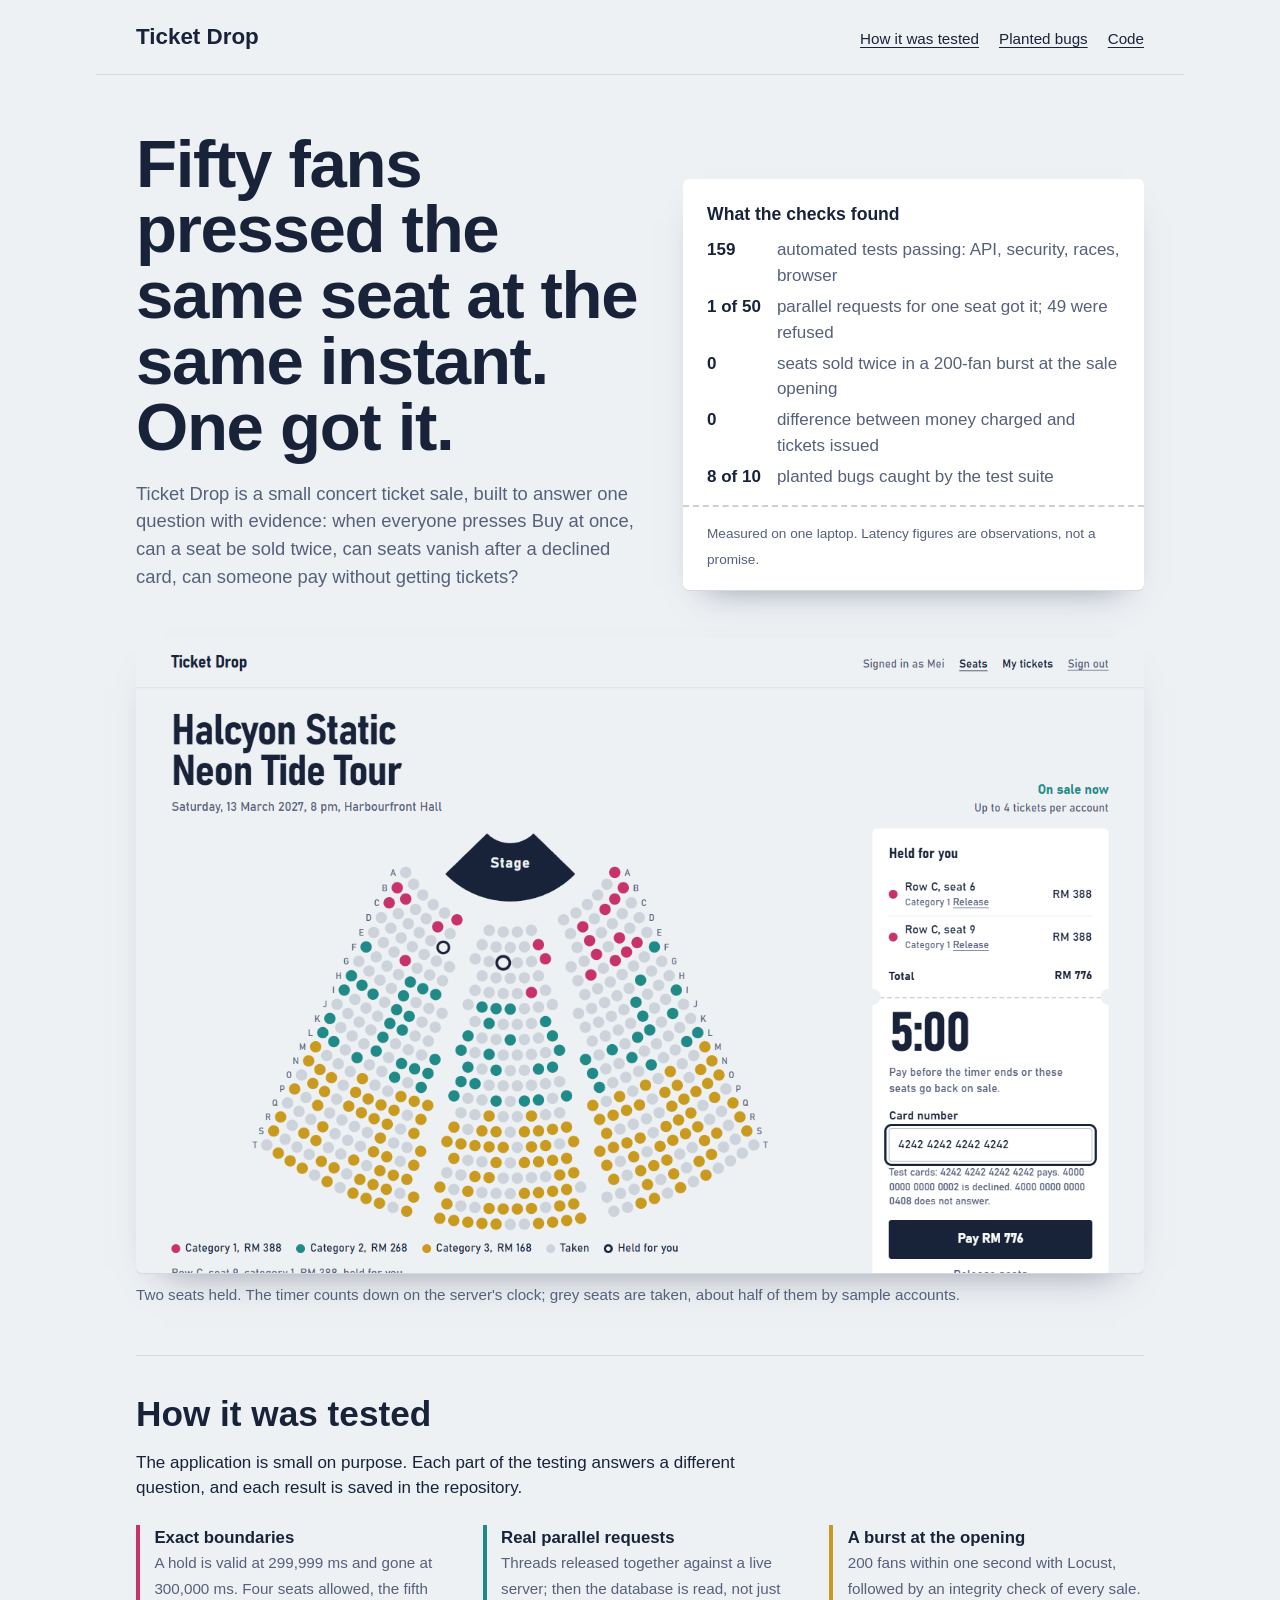
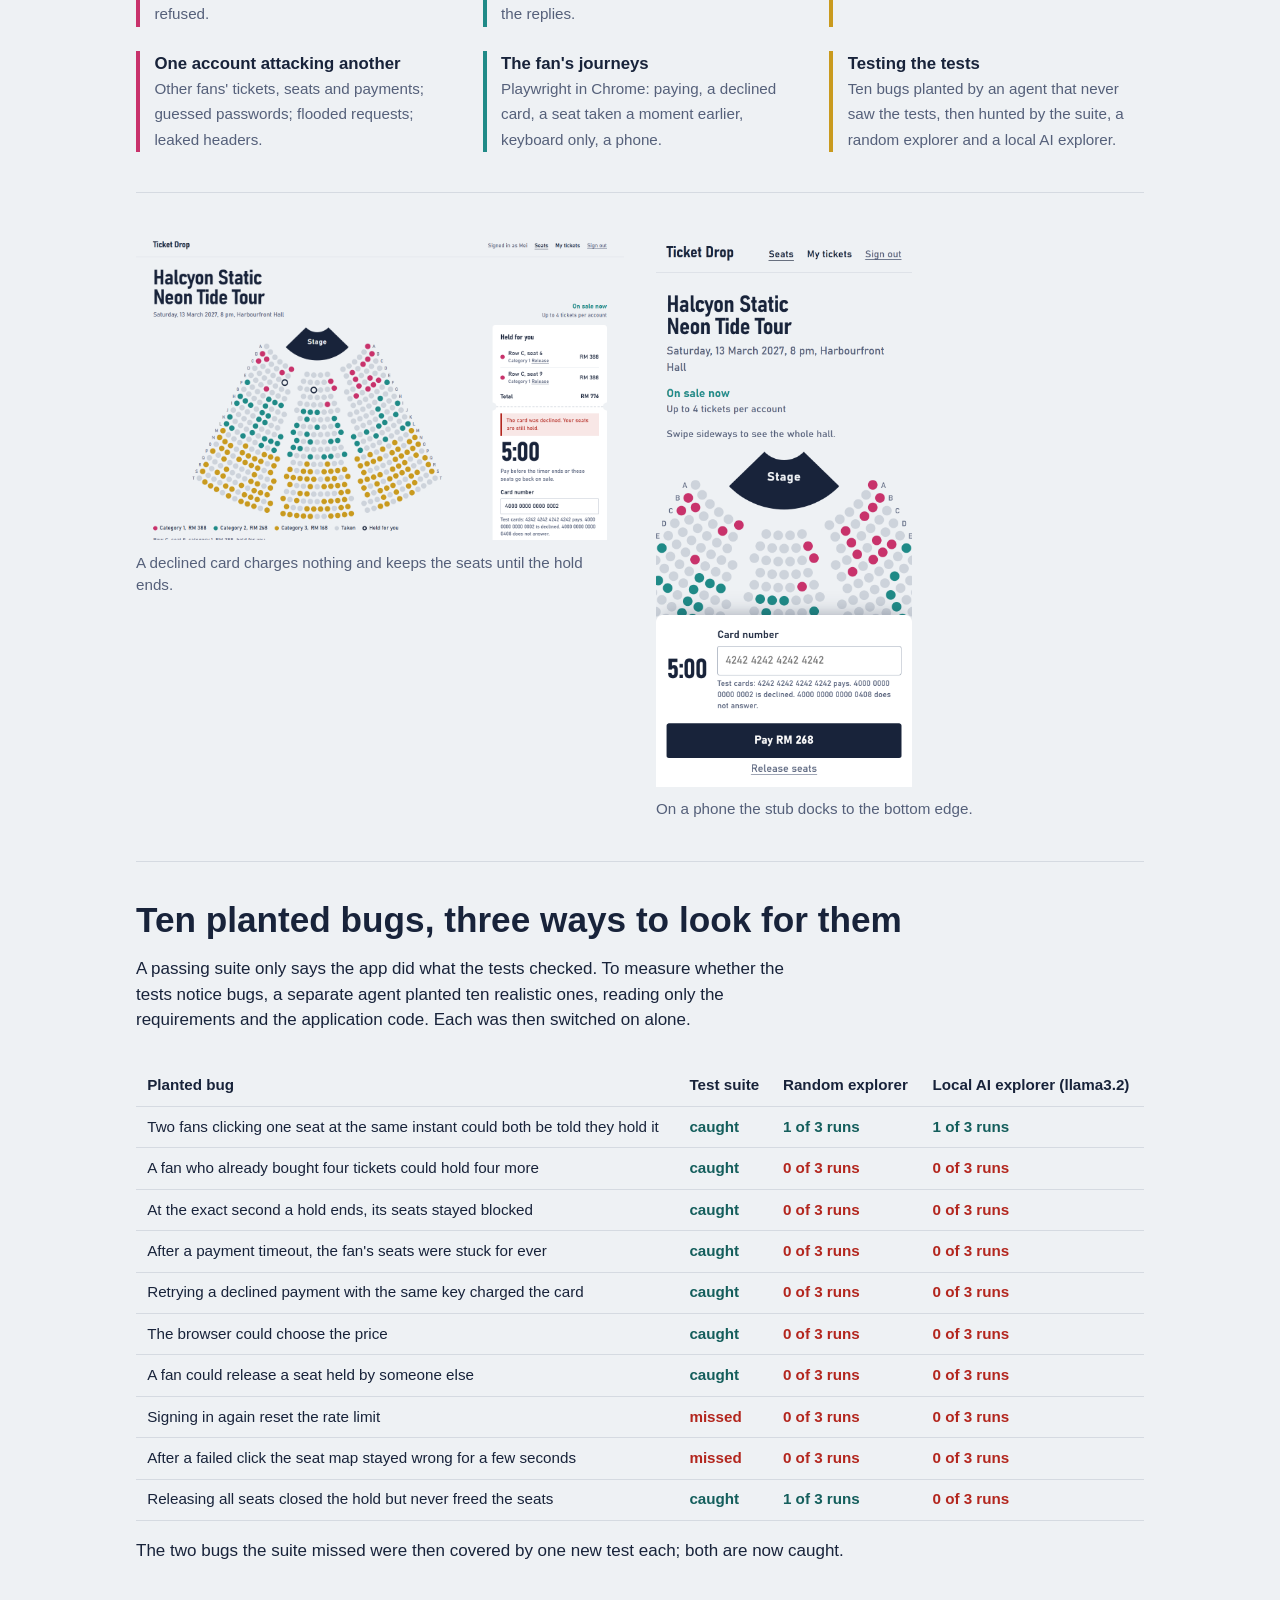
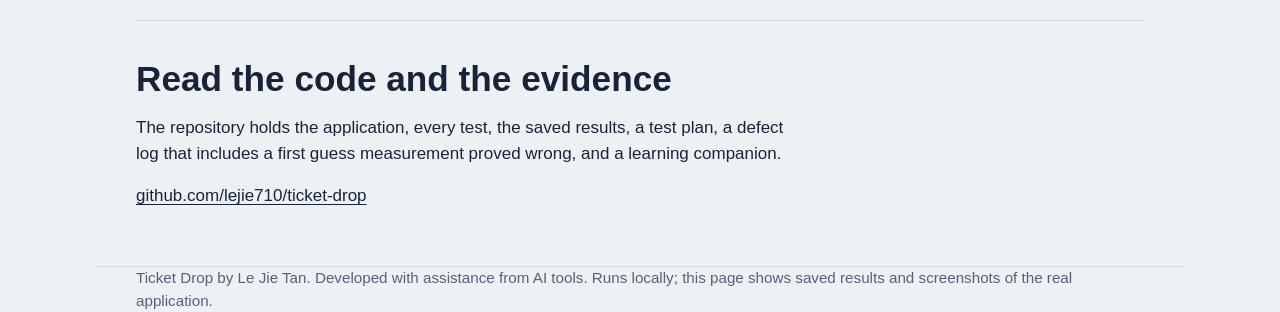
==== site/index.html @ d0f2add2 "docs: add a static showcase page built from the evidence" ====
<!doctype html>
<html lang="en">
<head>
<meta charset="utf-8">
<meta name="viewport" content="width=device-width, initial-scale=1">
<title>Ticket Drop: a ticket sale, tested where it breaks</title>
<meta name="description" content="A concert ticket sale app built to be tested: exact time boundaries, parallel requests, a 200-fan burst, cross-account security and seeded faults.">
<link rel="stylesheet" href="site.css">
</head>
<body>

<header class="top wrap">
  <a class="wordmark" href="#">Ticket Drop</a>
  <nav aria-label="Sections">
    <a href="#testing">How it was tested</a>
    <a href="#faults">Planted bugs</a>
    <a href="#code">Code</a>
  </nav>
</header>

<main class="wrap">
  <section class="hero">
    <div>
      <h1>Fifty fans pressed the same seat at the same instant. One got it.</h1>
      <p>Ticket Drop is a small concert ticket sale, built to answer one question with evidence: when everyone presses Buy at once, can a seat be sold twice, can seats vanish after a declined card, can someone pay without getting tickets?</p>
    </div>
    <aside class="stub" aria-label="Results">
      <h2>What the checks found</h2>
      <dl>
        <dt>159</dt><dd>automated tests passing: API, security, races, browser</dd>
        <dt>1 of 50</dt><dd>parallel requests for one seat got it; 49 were refused</dd>
        <dt>0</dt><dd>seats sold twice in a 200-fan burst at the sale opening</dd>
        <dt>0</dt><dd>difference between money charged and tickets issued</dd>
        <dt><!-- FAULTS_CAUGHT -->8 of 10</dt><dd>planted bugs caught by the test suite</dd>
      </dl>
      <div class="tear" aria-hidden="true"></div>
      <small>Measured on one laptop. Latency figures are observations, not a promise.</small>
    </aside>
  </section>

  <figure class="shot">
    <img src="assets/seat-map-hold.png" alt="The seat map with two seats in row C held, and a ticket stub on the right showing the seats, the total and a countdown of 4 minutes 50 seconds" width="1366" height="860">
    <figcaption>Two seats held. The timer counts down on the server's clock; grey seats are taken, about half of them by sample accounts.</figcaption>
  </figure>

  <section class="block" id="testing">
    <h2>How it was tested</h2>
    <p>The application is small on purpose. Each part of the testing answers a different question, and each result is saved in the repository.</p>
    <div class="levels">
      <div><strong>Exact boundaries</strong><span>A hold is valid at 299,999 ms and gone at 300,000 ms. Four seats allowed, the fifth refused.</span></div>
      <div><strong>Real parallel requests</strong><span>Threads released together against a live server; then the database is read, not just the replies.</span></div>
      <div><strong>A burst at the opening</strong><span>200 fans within one second with Locust, followed by an integrity check of every sale.</span></div>
      <div><strong>One account attacking another</strong><span>Other fans' tickets, seats and payments; guessed passwords; flooded requests; leaked headers.</span></div>
      <div><strong>The fan's journeys</strong><span>Playwright in Chrome: paying, a declined card, a seat taken a moment earlier, keyboard only, a phone.</span></div>
      <div><strong>Testing the tests</strong><span>Ten bugs planted by an agent that never saw the tests, then hunted by the suite, a random explorer and a local AI explorer.</span></div>
    </div>
  </section>

  <section class="block pair">
    <figure>
      <img src="assets/payment-declined.png" alt="The page after a declined card: a red message says the card was declined and the seats are still held" width="1366" height="860">
      <figcaption>A declined card charges nothing and keeps the seats until the hold ends.</figcaption>
    </figure>
    <figure class="phone">
      <img src="assets/phone.png" alt="The phone layout: the seat map scrolls sideways and the timer and Pay button are docked at the bottom" width="390" height="844">
      <figcaption>On a phone the stub docks to the bottom edge.</figcaption>
    </figure>
  </section>

  <section class="block" id="faults">
    <h2>Ten planted bugs, three ways to look for them</h2>
    <p>A passing suite only says the app did what the tests checked. To measure whether the tests notice bugs, a separate agent planted ten realistic ones, reading only the requirements and the application code. Each was then switched on alone.</p>
    <div class="table-scroll">
<!-- FAULT_TABLE -->
<table>
<thead><tr><th>Planted bug</th><th>Test suite</th><th>Random explorer</th><th>Local AI explorer (llama3.2)</th></tr></thead>
<tbody>
<tr><td>Two fans clicking one seat at the same instant could both be told they hold it</td><td class="yes">caught</td><td class="yes">1 of 3 runs</td><td class="yes">1 of 3 runs</td></tr>
<tr><td>A fan who already bought four tickets could hold four more</td><td class="yes">caught</td><td class="no">0 of 3 runs</td><td class="no">0 of 3 runs</td></tr>
<tr><td>At the exact second a hold ends, its seats stayed blocked</td><td class="yes">caught</td><td class="no">0 of 3 runs</td><td class="no">0 of 3 runs</td></tr>
<tr><td>After a payment timeout, the fan&#x27;s seats were stuck for ever</td><td class="yes">caught</td><td class="no">0 of 3 runs</td><td class="no">0 of 3 runs</td></tr>
<tr><td>Retrying a declined payment with the same key charged the card</td><td class="yes">caught</td><td class="no">0 of 3 runs</td><td class="no">0 of 3 runs</td></tr>
<tr><td>The browser could choose the price</td><td class="yes">caught</td><td class="no">0 of 3 runs</td><td class="no">0 of 3 runs</td></tr>
<tr><td>A fan could release a seat held by someone else</td><td class="yes">caught</td><td class="no">0 of 3 runs</td><td class="no">0 of 3 runs</td></tr>
<tr><td>Signing in again reset the rate limit</td><td class="no">missed</td><td class="no">0 of 3 runs</td><td class="no">0 of 3 runs</td></tr>
<tr><td>After a failed click the seat map stayed wrong for a few seconds</td><td class="no">missed</td><td class="no">0 of 3 runs</td><td class="no">0 of 3 runs</td></tr>
<tr><td>Releasing all seats closed the hold but never freed the seats</td><td class="yes">caught</td><td class="yes">1 of 3 runs</td><td class="no">0 of 3 runs</td></tr>
</tbody>
</table>
<p>The two bugs the suite missed were then covered by one new test each; both are now caught.</p>
<!-- /FAULT_TABLE -->
    </div>
  </section>

  <section class="block" id="code">
    <h2>Read the code and the evidence</h2>
    <p>The repository holds the application, every test, the saved results, a test plan, a defect log that includes a first guess measurement proved wrong, and a learning companion.</p>
    <p><a href="https://github.com/lejie710/ticket-drop">github.com/lejie710/ticket-drop</a></p>
  </section>
</main>

<footer class="wrap">
  Ticket Drop by Le Jie Tan. Developed with assistance from AI tools. Runs locally; this page shows saved results and screenshots of the real application.
</footer>

</body>
</html>
---- site/site.css ----
:root {
  --paper: #EEF1F4;
  --ink: #18233A;
  --ink-soft: #55607A;
  --line: #D5DAE1;
  --cat1: #C8326B;
  --cat2: #1F8A87;
  --cat3: #C99A1E;
  --alert: #B3261E;
  --type: "Bahnschrift", "DIN Alternate", "Barlow Condensed", "Arial Narrow", Arial, sans-serif;
}

* { box-sizing: border-box; }
html, body { margin: 0; }
body {
  background: var(--paper);
  color: var(--ink);
  font-family: var(--type);
  font-size: 17px;
  line-height: 1.5;
}
a { color: var(--ink); text-underline-offset: 3px; }
:focus-visible { outline: 3px solid var(--ink); outline-offset: 3px; }

.wrap { max-width: 68rem; margin: 0 auto; padding: 0 clamp(1rem, 4vw, 2.5rem); }

header.top {
  display: flex; justify-content: space-between; align-items: baseline; gap: 1rem;
  padding-top: 1.25rem; padding-bottom: 1.25rem; border-bottom: 1px solid var(--line);
}
.wordmark { font-weight: 700; font-stretch: condensed; font-size: 1.4rem; text-decoration: none; }
header.top nav { display: flex; gap: 1.25rem; font-size: 0.95rem; }

.hero { padding: 3.5rem 0 2rem; display: grid; grid-template-columns: minmax(0, 1.1fr) minmax(0, 1fr); gap: 2.5rem; align-items: end; }
.hero h1 {
  margin: 0; font-size: clamp(2.4rem, 5.4vw, 4.2rem); font-weight: 700; font-stretch: condensed;
  line-height: 0.98; letter-spacing: -0.02em; max-width: 14ch;
}
.hero p { margin: 1.25rem 0 0; font-size: 1.15rem; color: var(--ink-soft); max-width: 34rem; }

/* The verdict as a ticket stub: the one object on the page */
.stub {
  background: #fff; border-radius: 6px; padding: 1.4rem 1.5rem 1.2rem;
  box-shadow: 0 1px 0 var(--line), 0 18px 34px -22px rgba(24, 35, 58, 0.5);
  position: relative;
}
.stub h2 { margin: 0 0 0.6rem; font-size: 1.1rem; font-stretch: condensed; }
.stub dl { margin: 0; display: grid; grid-template-columns: auto 1fr; gap: 0.35rem 1rem; }
.stub dt { font-weight: 700; font-variant-numeric: tabular-nums; }
.stub dd { margin: 0; color: var(--ink-soft); }
.stub .tear { border-top: 2px dashed #CBD1D9; margin: 1rem -1.5rem 0.8rem; }
.stub small { color: var(--ink-soft); font-size: 0.85rem; }

figure { margin: 0; min-width: 0; }
figure img { max-width: 100%; height: auto; display: block; }
.shot { padding: 1rem 0 3rem; }
.shot img { width: 100%; height: auto; display: block; border-radius: 6px; box-shadow: 0 1px 0 var(--line), 0 22px 40px -28px rgba(24, 35, 58, 0.55); }
figcaption { margin-top: 0.7rem; color: var(--ink-soft); font-size: 0.95rem; }

section.block { padding: 2.5rem 0; border-top: 1px solid var(--line); }
section.block h2 { margin: 0 0 1rem; font-size: clamp(1.6rem, 3vw, 2.2rem); font-stretch: condensed; line-height: 1.05; }
section.block > p { max-width: 42rem; }

.levels { display: grid; grid-template-columns: repeat(auto-fill, minmax(15rem, 1fr)); gap: 1.5rem 2rem; margin-top: 1.5rem; }
.levels div { border-left: 4px solid var(--cat2); padding-left: 0.9rem; }
.levels div:nth-child(3n + 1) { border-color: var(--cat1); }
.levels div:nth-child(3n) { border-color: var(--cat3); }
.levels strong { display: block; font-size: 1.05rem; }
.levels span { color: var(--ink-soft); font-size: 0.95rem; }

table { border-collapse: collapse; width: 100%; font-size: 0.95rem; margin-top: 1rem; }
th, td { text-align: left; padding: 0.55rem 0.7rem; border-bottom: 1px solid var(--line); vertical-align: top; }
th { font-weight: 700; }
td.yes { color: #145E5C; font-weight: 600; }
td.no { color: var(--alert); font-weight: 600; }
.table-scroll { overflow-x: auto; }

.pair { display: grid; grid-template-columns: 1fr 1fr; gap: 2rem; align-items: start; }
.phone img { max-width: 16rem; }

footer { padding: 2.5rem 0 3rem; border-top: 1px solid var(--line); color: var(--ink-soft); font-size: 0.95rem; }

@media (max-width: 760px) {
  .hero, .pair { grid-template-columns: 1fr; }
  .hero { padding-top: 2.2rem; }
  header.top nav { display: none; }
  .table-scroll table { min-width: 36rem; }
}
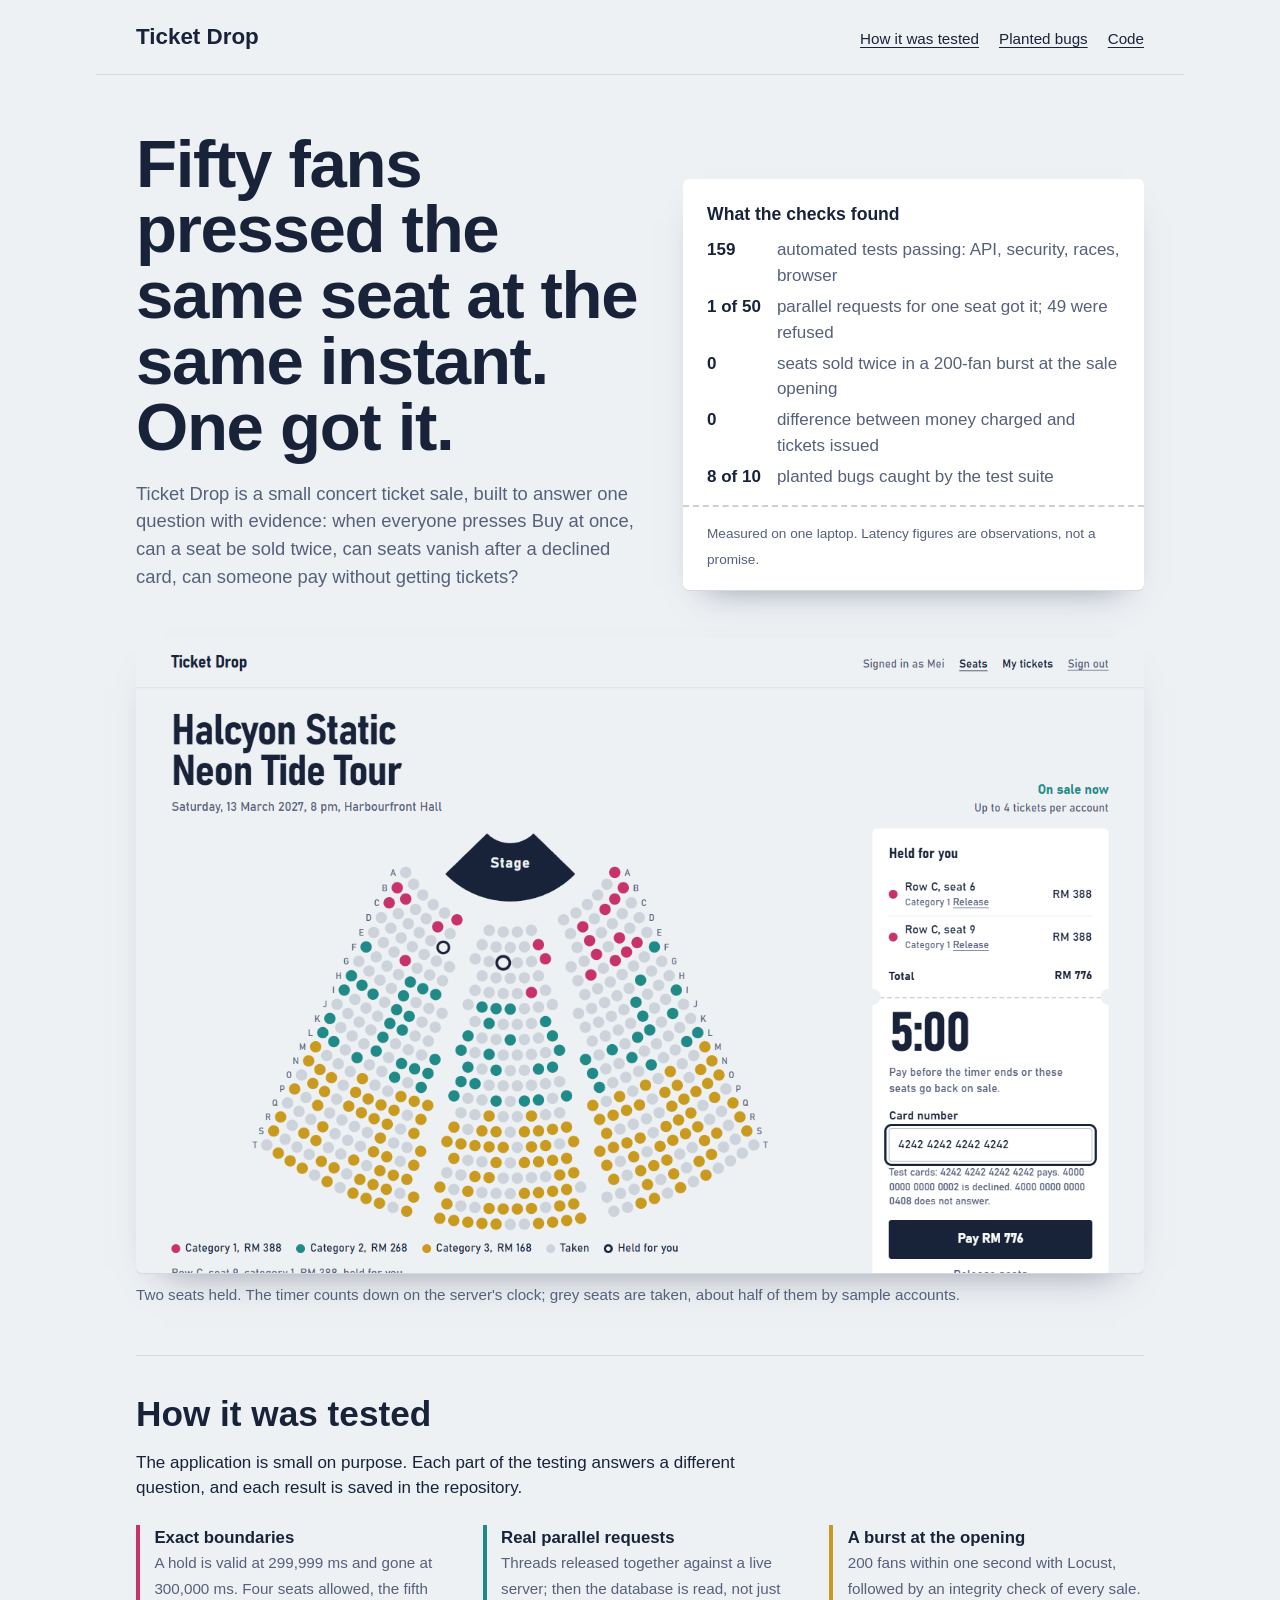
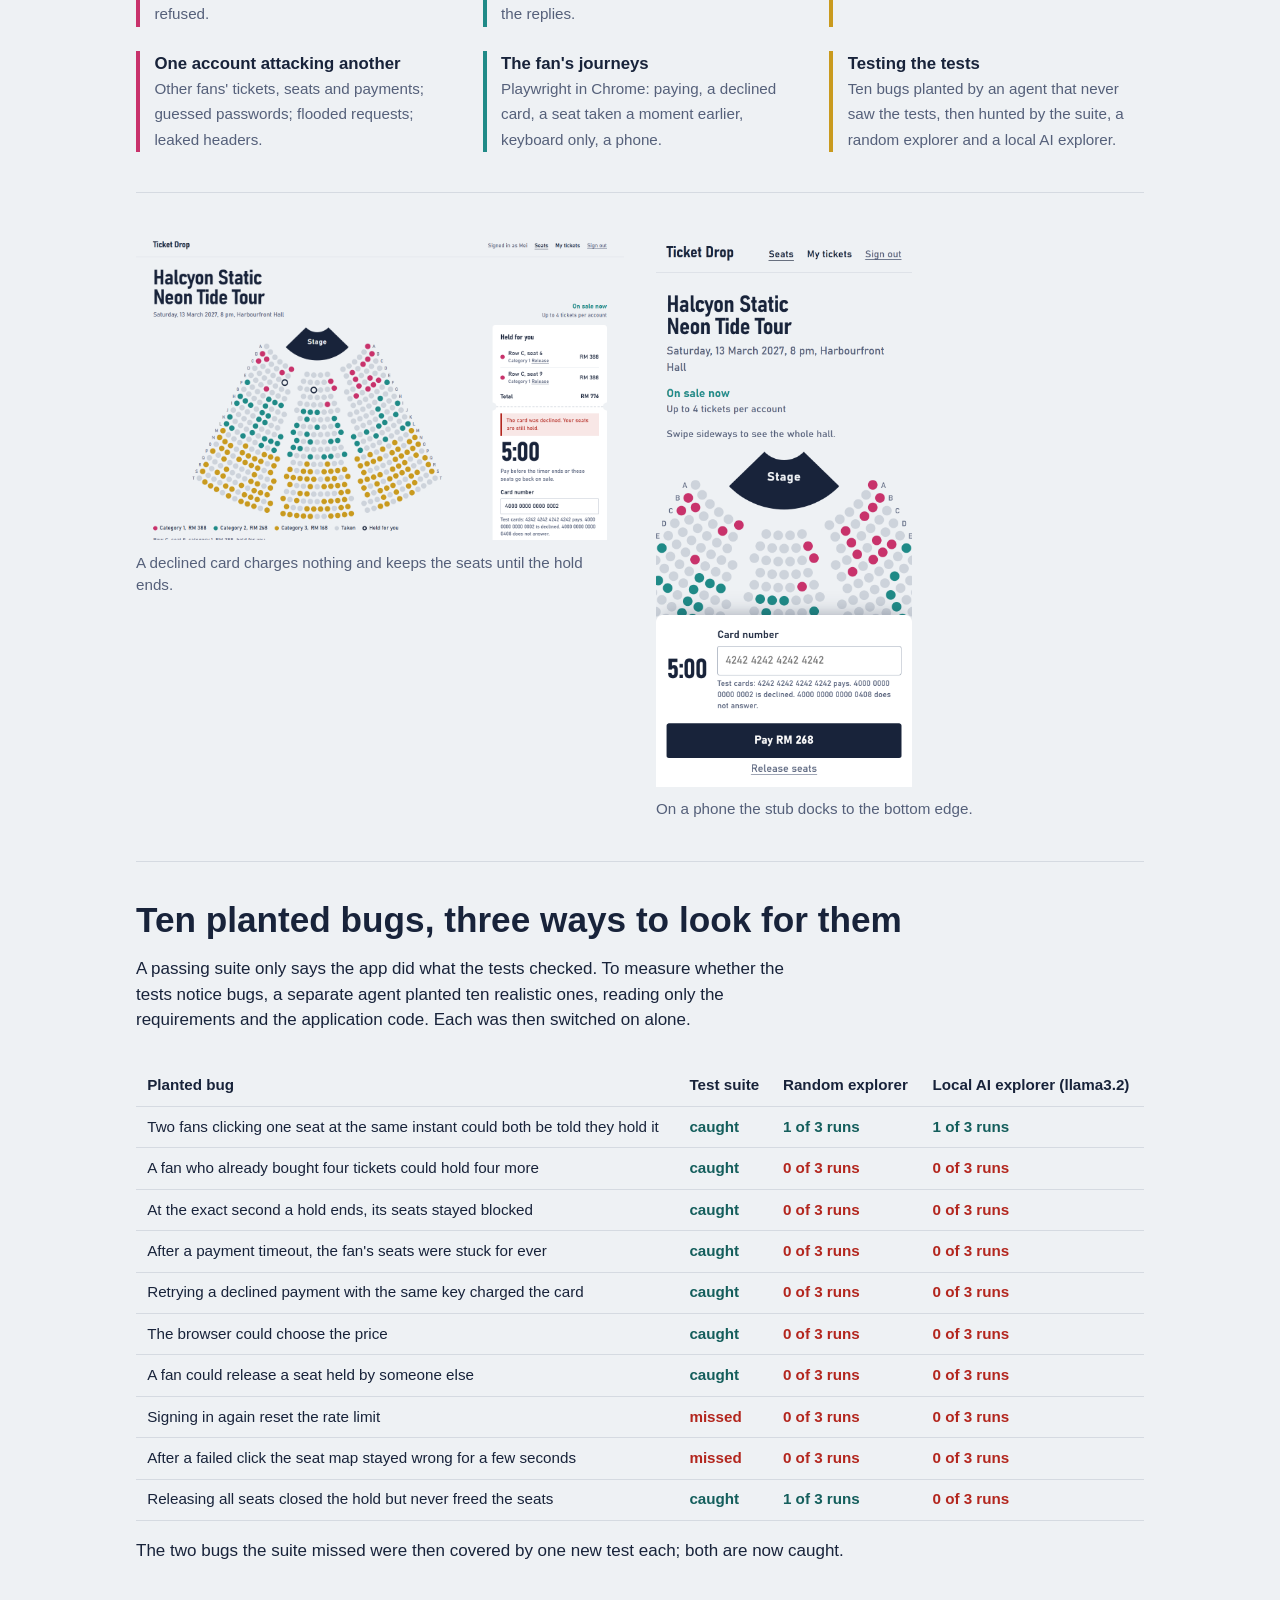
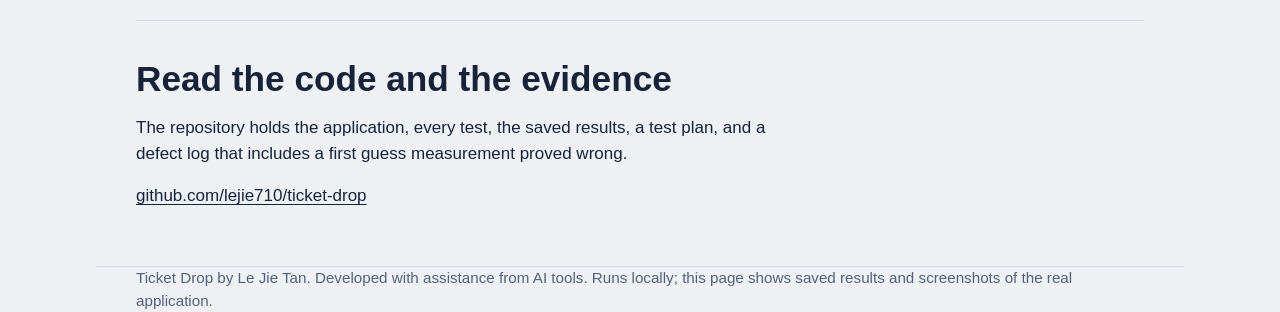
==== commit e7b013e3: "docs: keep study material out of this repository The learning companion lives in a separate private " ====
--- a/site/index.html
+++ b/site/index.html
@@ -94,7 +94,7 @@
 
   <section class="block" id="code">
     <h2>Read the code and the evidence</h2>
-    <p>The repository holds the application, every test, the saved results, a test plan, a defect log that includes a first guess measurement proved wrong, and a learning companion.</p>
+    <p>The repository holds the application, every test, the saved results, a test plan, and a defect log that includes a first guess measurement proved wrong.</p>
     <p><a href="https://github.com/lejie710/ticket-drop">github.com/lejie710/ticket-drop</a></p>
   </section>
 </main>
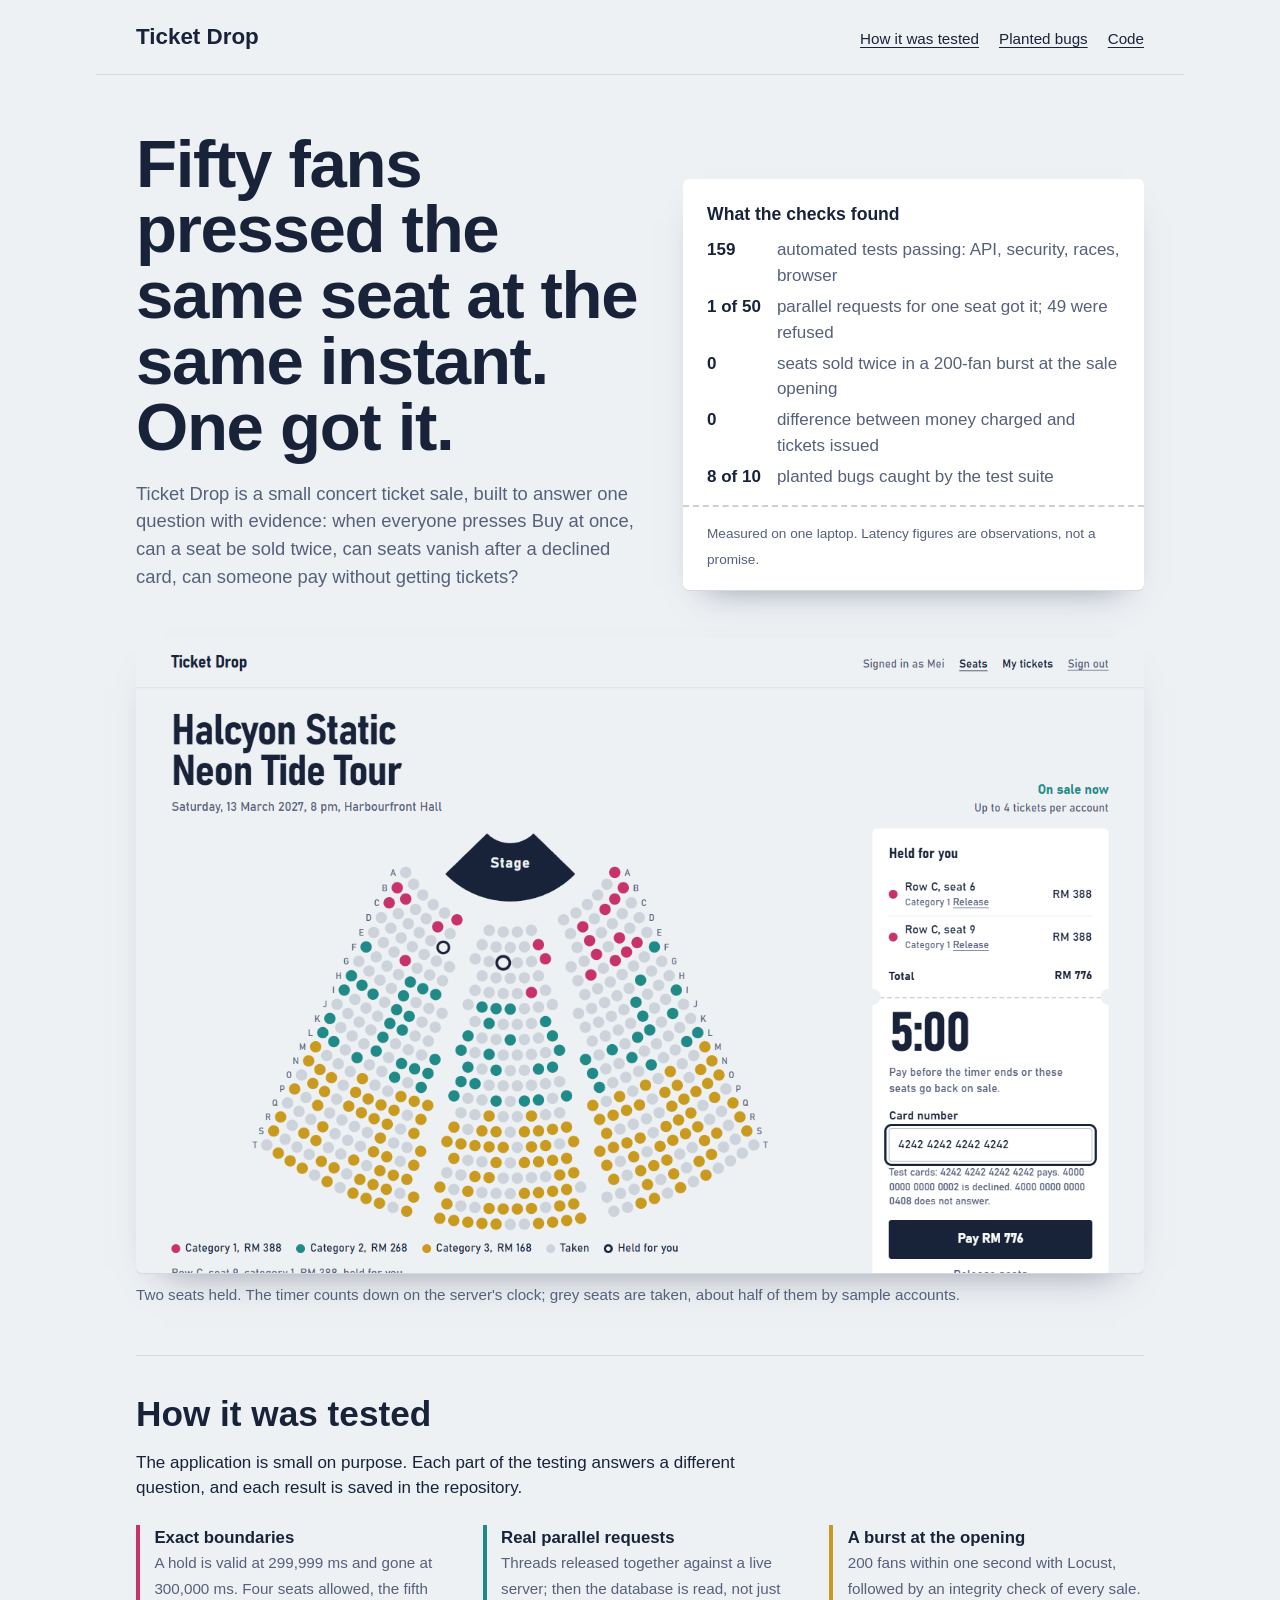
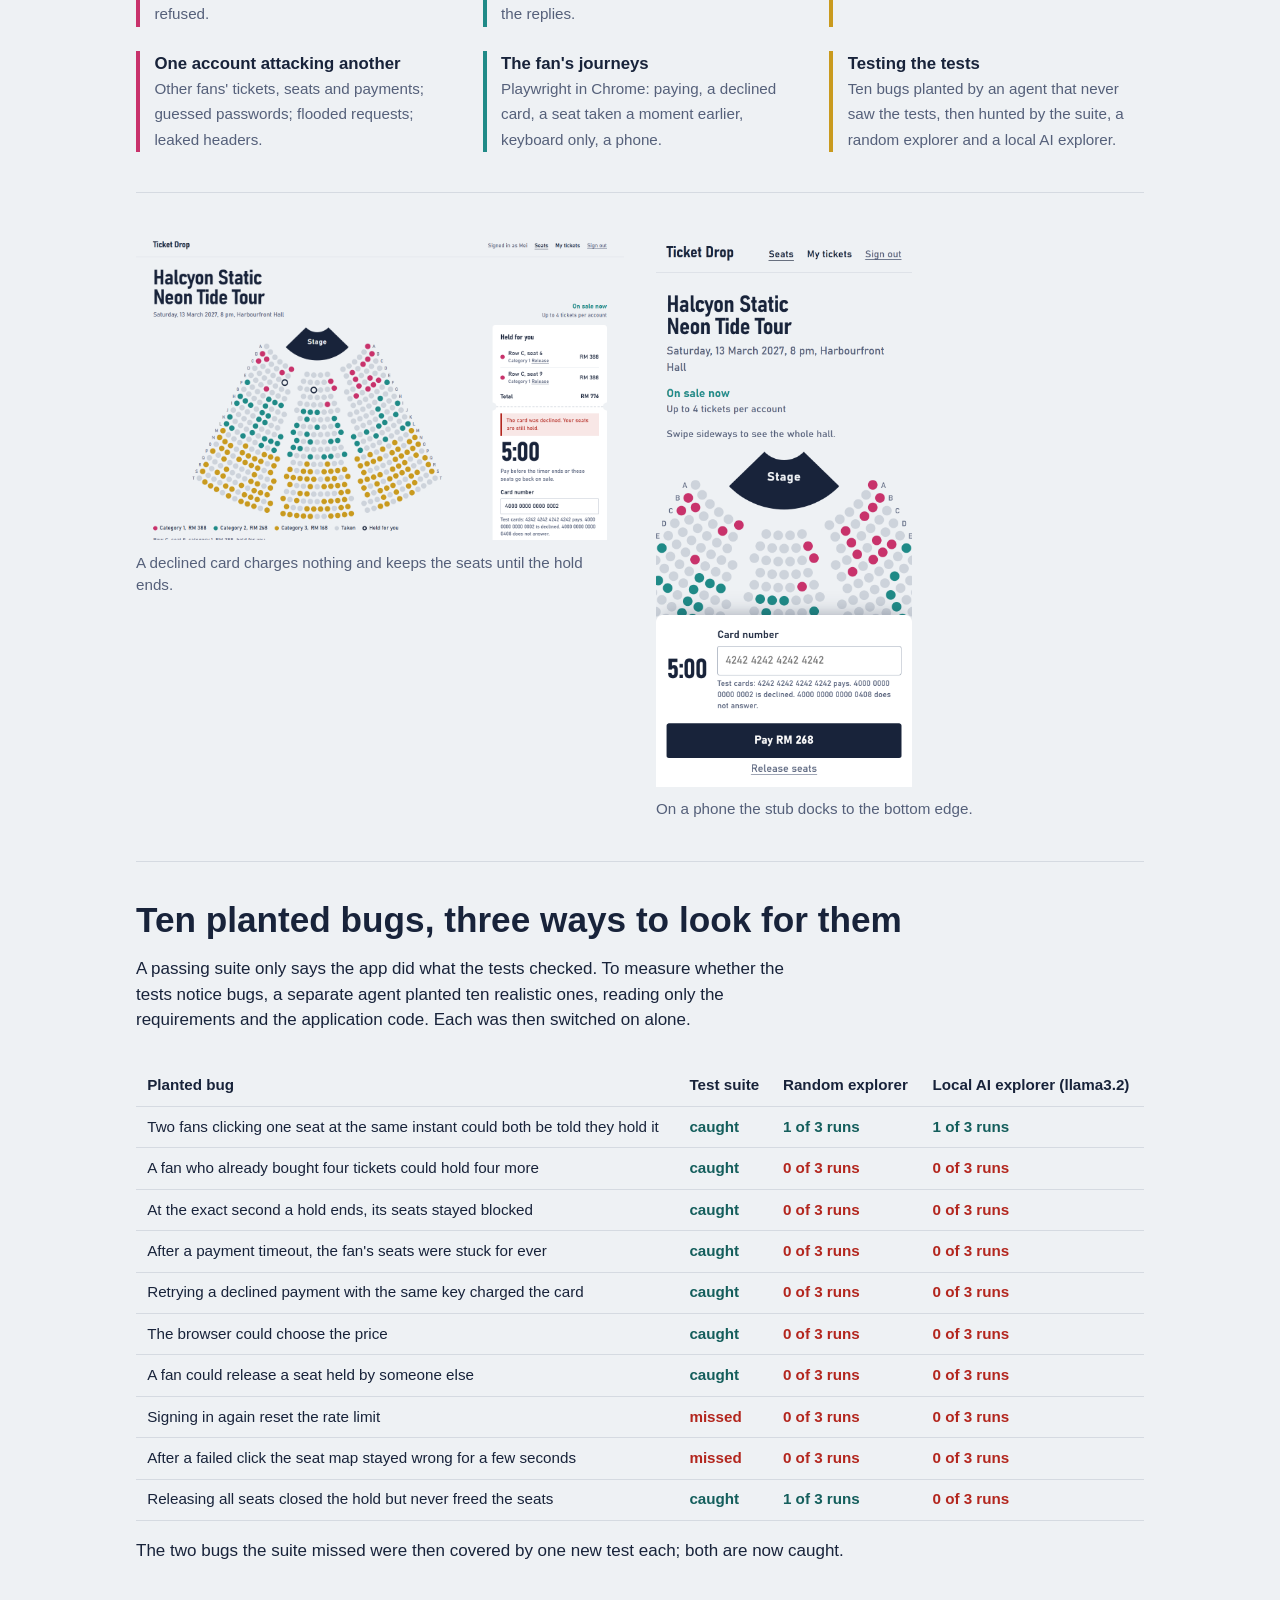
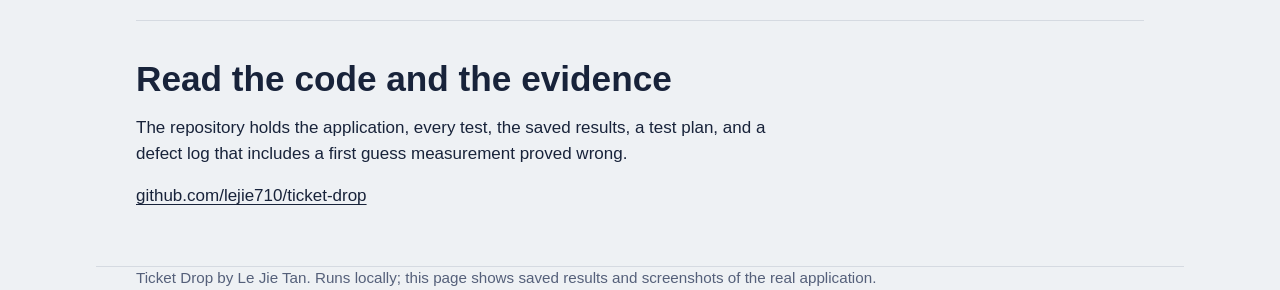
==== commit 9bd5470a: "docs: drop the AI-assistance line from the README and showcase" ====
--- a/site/index.html
+++ b/site/index.html
@@ -100,7 +100,7 @@
 </main>
 
 <footer class="wrap">
-  Ticket Drop by Le Jie Tan. Developed with assistance from AI tools. Runs locally; this page shows saved results and screenshots of the real application.
+  Ticket Drop by Le Jie Tan. Runs locally; this page shows saved results and screenshots of the real application.
 </footer>
 
 </body>
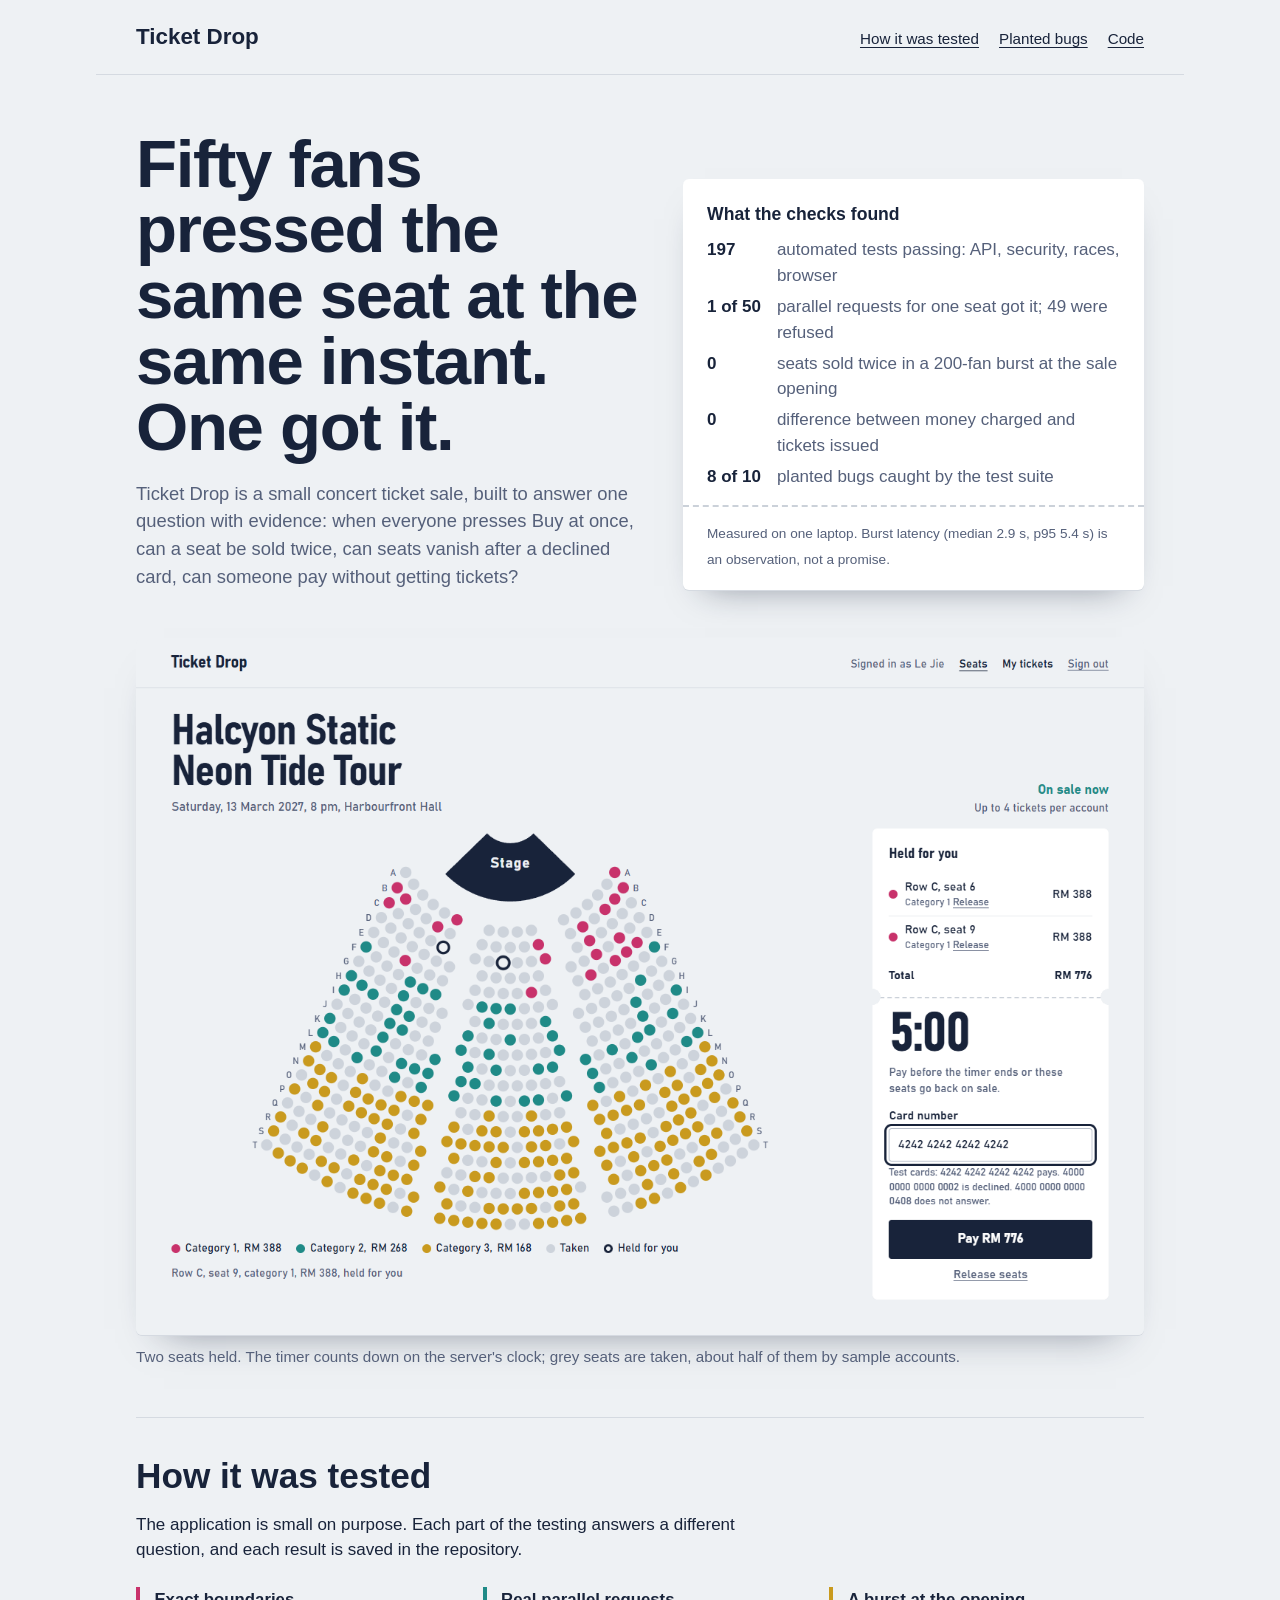
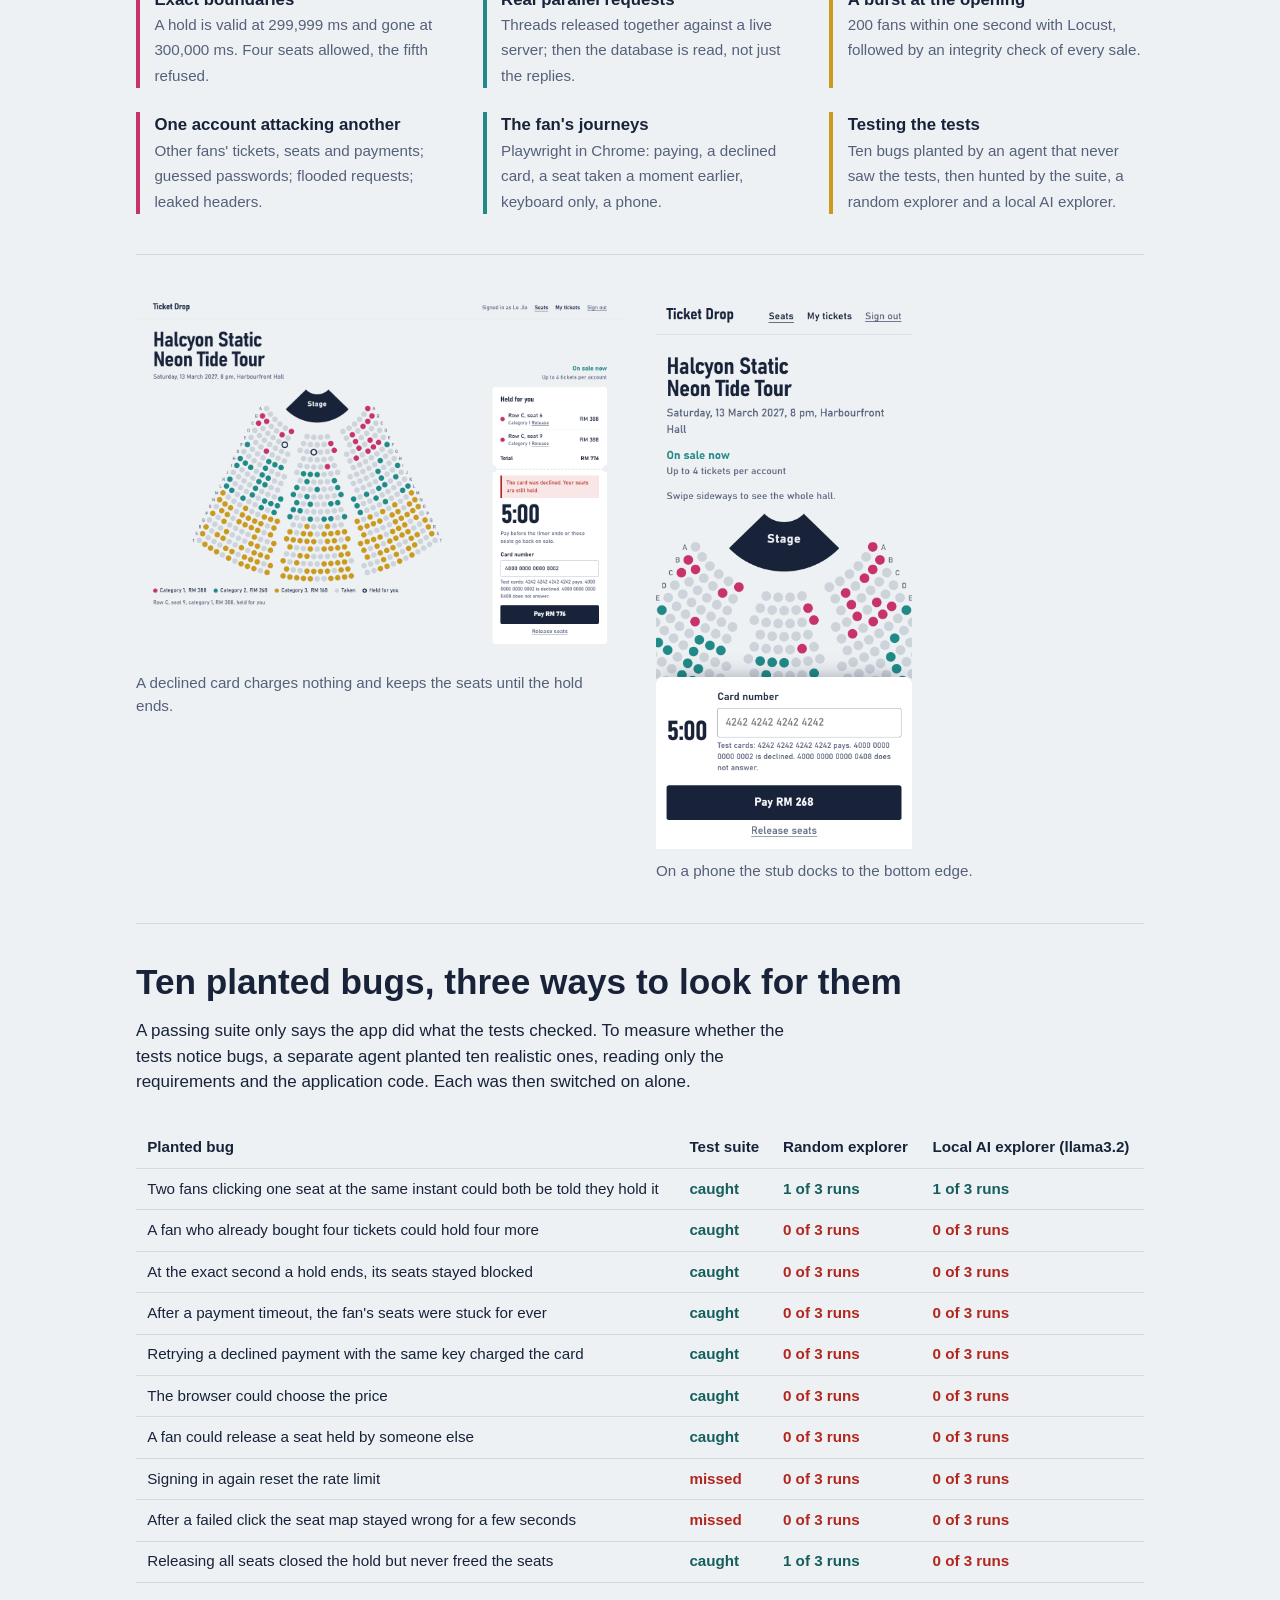
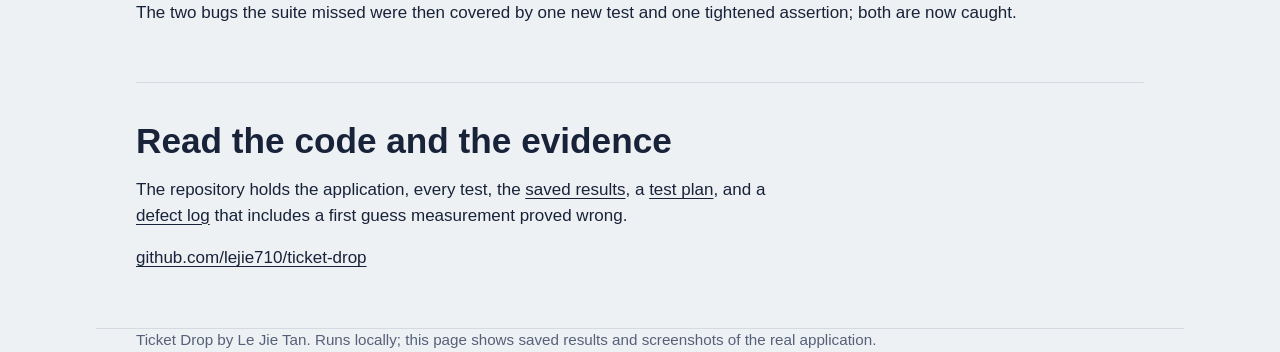
==== commit 43e63d24: "docs: correct counts and claims in README, VERIFICATION and the showcase - The fault gaps were close" ====
--- a/site/index.html
+++ b/site/index.html
@@ -27,19 +27,19 @@
     <aside class="stub" aria-label="Results">
       <h2>What the checks found</h2>
       <dl>
-        <dt>159</dt><dd>automated tests passing: API, security, races, browser</dd>
+        <dt>197</dt><dd>automated tests passing: API, security, races, browser</dd>
         <dt>1 of 50</dt><dd>parallel requests for one seat got it; 49 were refused</dd>
         <dt>0</dt><dd>seats sold twice in a 200-fan burst at the sale opening</dd>
         <dt>0</dt><dd>difference between money charged and tickets issued</dd>
         <dt><!-- FAULTS_CAUGHT -->8 of 10</dt><dd>planted bugs caught by the test suite</dd>
       </dl>
       <div class="tear" aria-hidden="true"></div>
-      <small>Measured on one laptop. Latency figures are observations, not a promise.</small>
+      <small>Measured on one laptop. Burst latency (median 2.9 s, p95 5.4 s) is an observation, not a promise.</small>
     </aside>
   </section>
 
   <figure class="shot">
-    <img src="assets/seat-map-hold.png" alt="The seat map with two seats in row C held, and a ticket stub on the right showing the seats, the total and a countdown of 4 minutes 50 seconds" width="1366" height="860">
+    <img src="assets/seat-map-hold.png" alt="The seat map signed in as Le Jie, with two seats in row C held, and a ticket stub on the right showing the seats, a total of RM 776 and a countdown at 5:00" width="1366" height="860">
     <figcaption>Two seats held. The timer counts down on the server's clock; grey seats are taken, about half of them by sample accounts.</figcaption>
   </figure>
 
@@ -87,14 +87,14 @@
 <tr><td>Releasing all seats closed the hold but never freed the seats</td><td class="yes">caught</td><td class="yes">1 of 3 runs</td><td class="no">0 of 3 runs</td></tr>
 </tbody>
 </table>
-<p>The two bugs the suite missed were then covered by one new test each; both are now caught.</p>
+<p>The two bugs the suite missed were then covered by one new test and one tightened assertion; both are now caught.</p>
 <!-- /FAULT_TABLE -->
     </div>
   </section>
 
   <section class="block" id="code">
     <h2>Read the code and the evidence</h2>
-    <p>The repository holds the application, every test, the saved results, a test plan, and a defect log that includes a first guess measurement proved wrong.</p>
+    <p>The repository holds the application, every test, the <a href="https://github.com/lejie710/ticket-drop/tree/main/evidence">saved results</a>, a <a href="https://github.com/lejie710/ticket-drop/blob/main/docs/TEST_PLAN.md">test plan</a>, and a <a href="https://github.com/lejie710/ticket-drop/blob/main/docs/DEFECTS.md">defect log</a> that includes a first guess measurement proved wrong.</p>
     <p><a href="https://github.com/lejie710/ticket-drop">github.com/lejie710/ticket-drop</a></p>
   </section>
 </main>
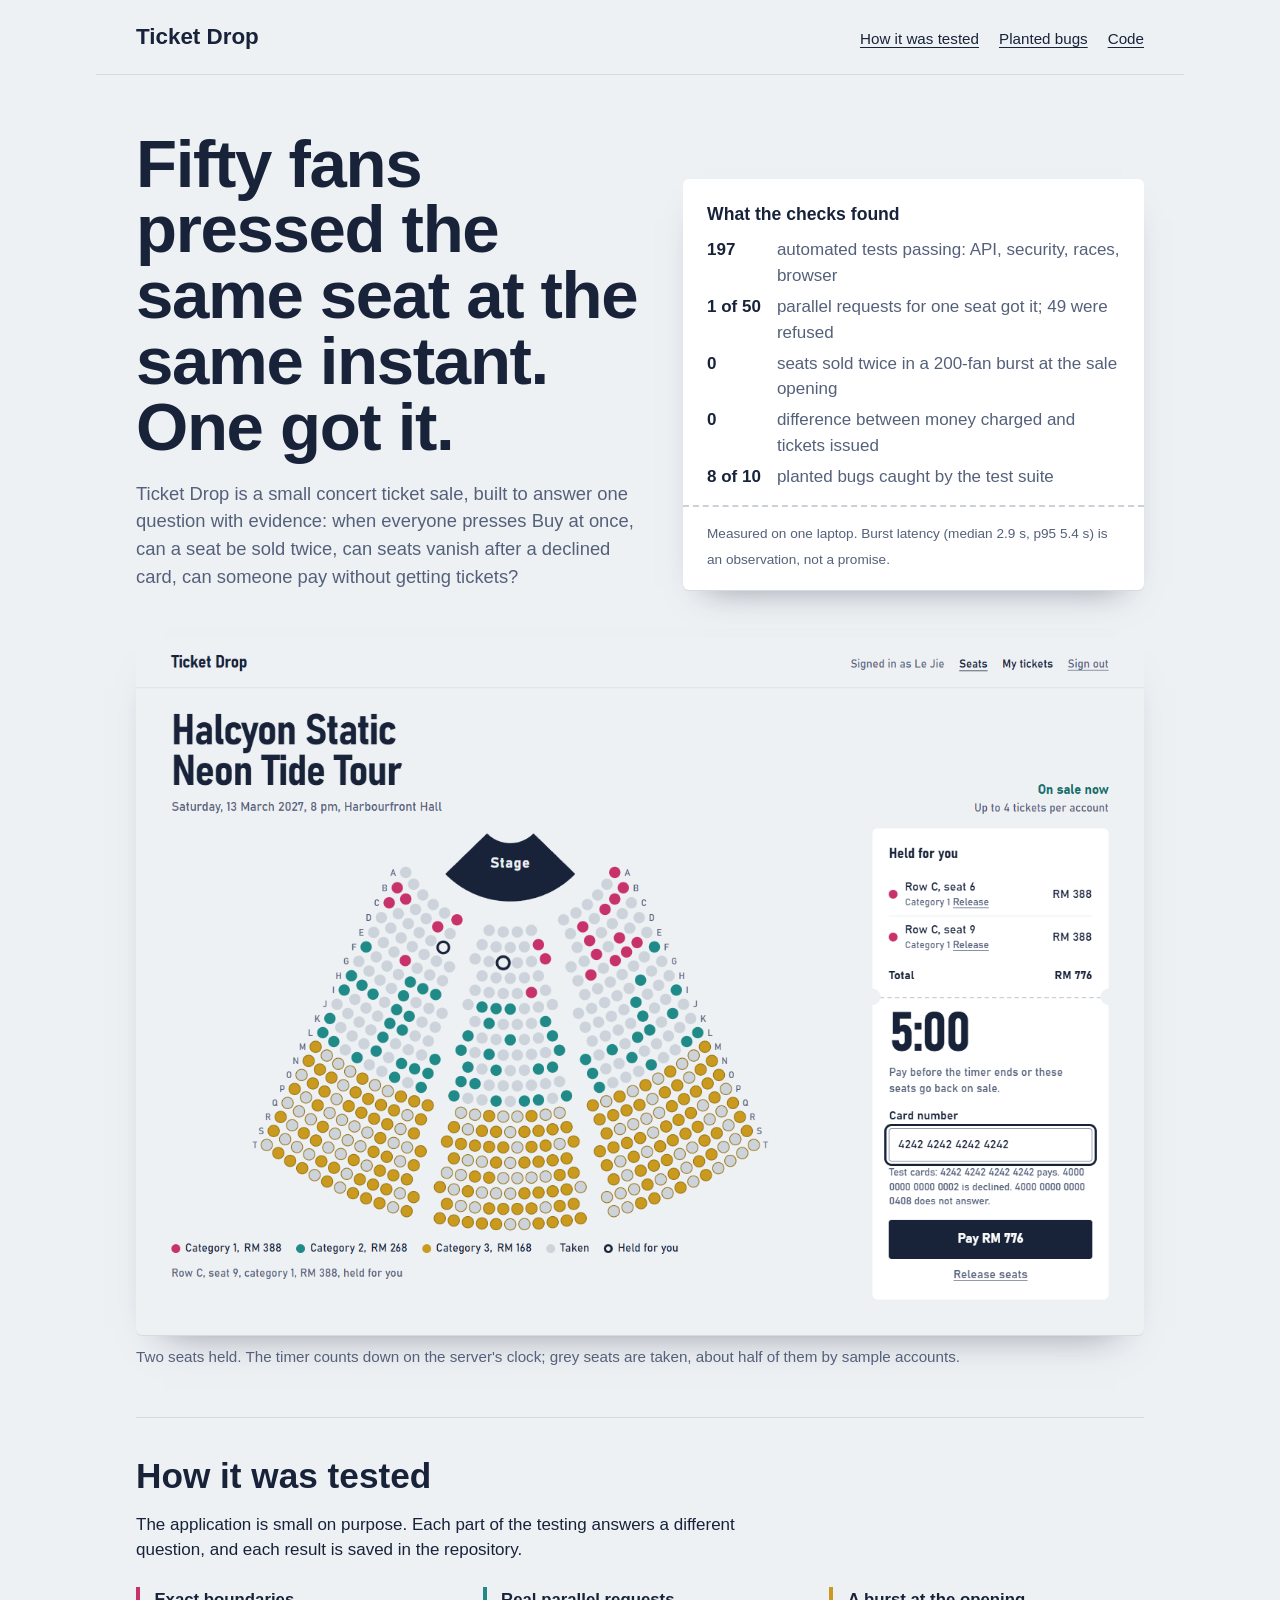
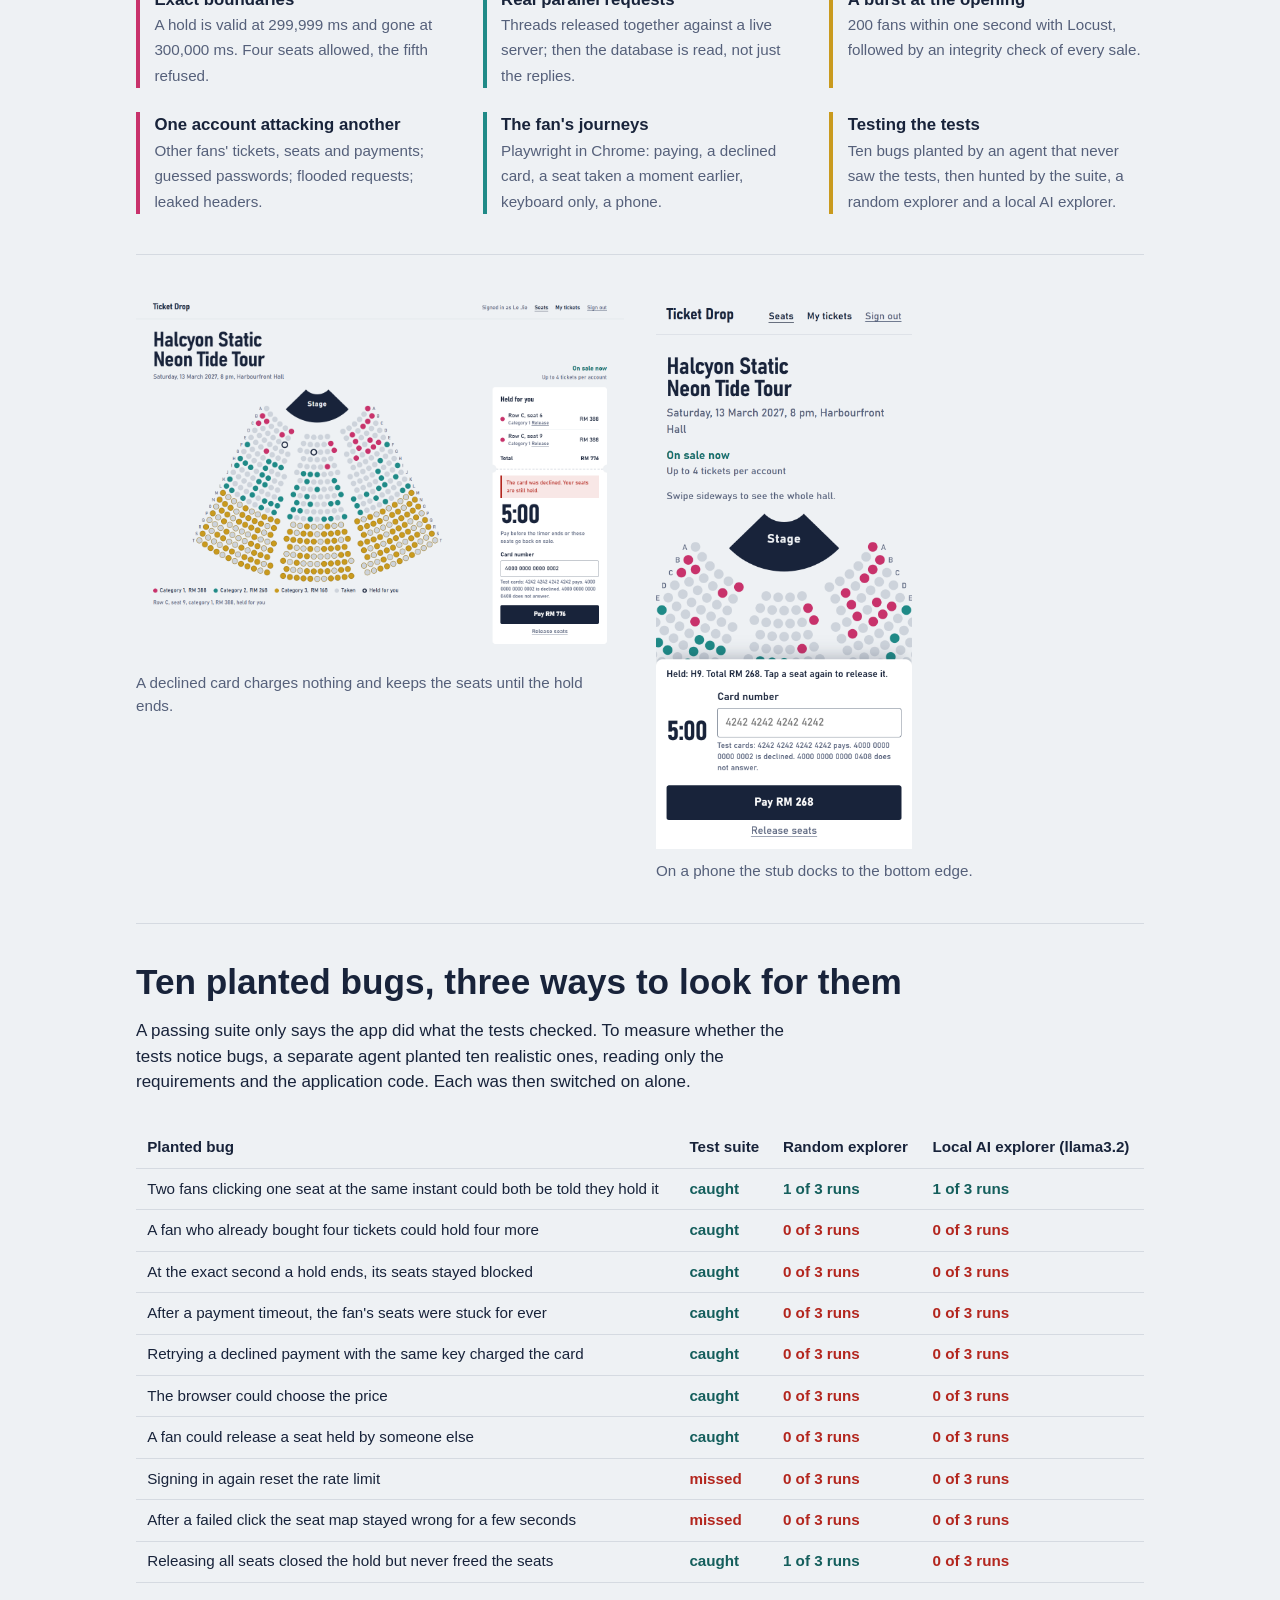
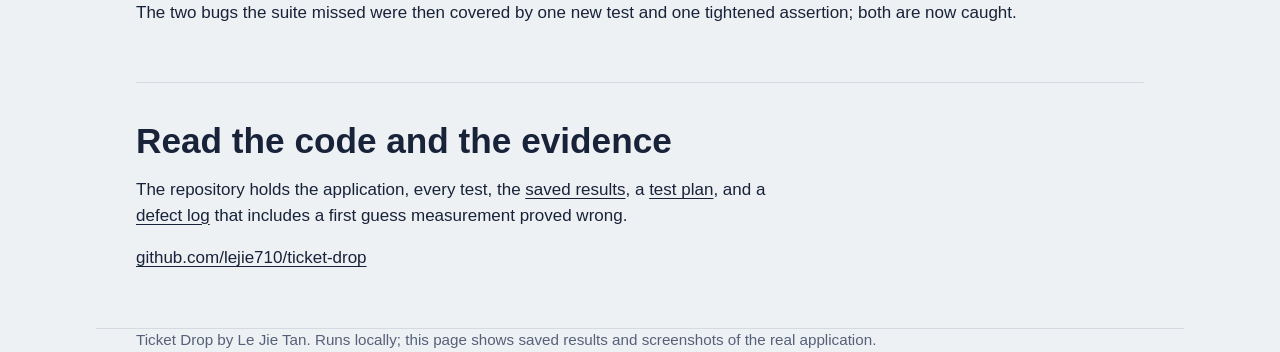
==== commit 3446040f: "docs: fix the last inaccuracies found by the independent checkers Plain-text 400 for a foreign Host," ====
--- a/site/index.html
+++ b/site/index.html
@@ -39,7 +39,7 @@
   </section>
 
   <figure class="shot">
-    <img src="assets/seat-map-hold.png" alt="The seat map signed in as Le Jie, with two seats in row C held, and a ticket stub on the right showing the seats, a total of RM 776 and a countdown at 5:00" width="1366" height="860">
+    <img src="assets/seat-map-hold.png" alt="The seat map signed in as Le Jie, with two seats in row C held, and a ticket stub on the right showing the seats, a total of RM 776 and a countdown at 5:00" width="1366" height="944">
     <figcaption>Two seats held. The timer counts down on the server's clock; grey seats are taken, about half of them by sample accounts.</figcaption>
   </figure>
 
@@ -58,7 +58,7 @@
 
   <section class="block pair">
     <figure>
-      <img src="assets/payment-declined.png" alt="The page after a declined card: a red message says the card was declined and the seats are still held" width="1366" height="860">
+      <img src="assets/payment-declined.png" alt="The page after a declined card: a red message says the card was declined and the seats are still held" width="1366" height="1024">
       <figcaption>A declined card charges nothing and keeps the seats until the hold ends.</figcaption>
     </figure>
     <figure class="phone">
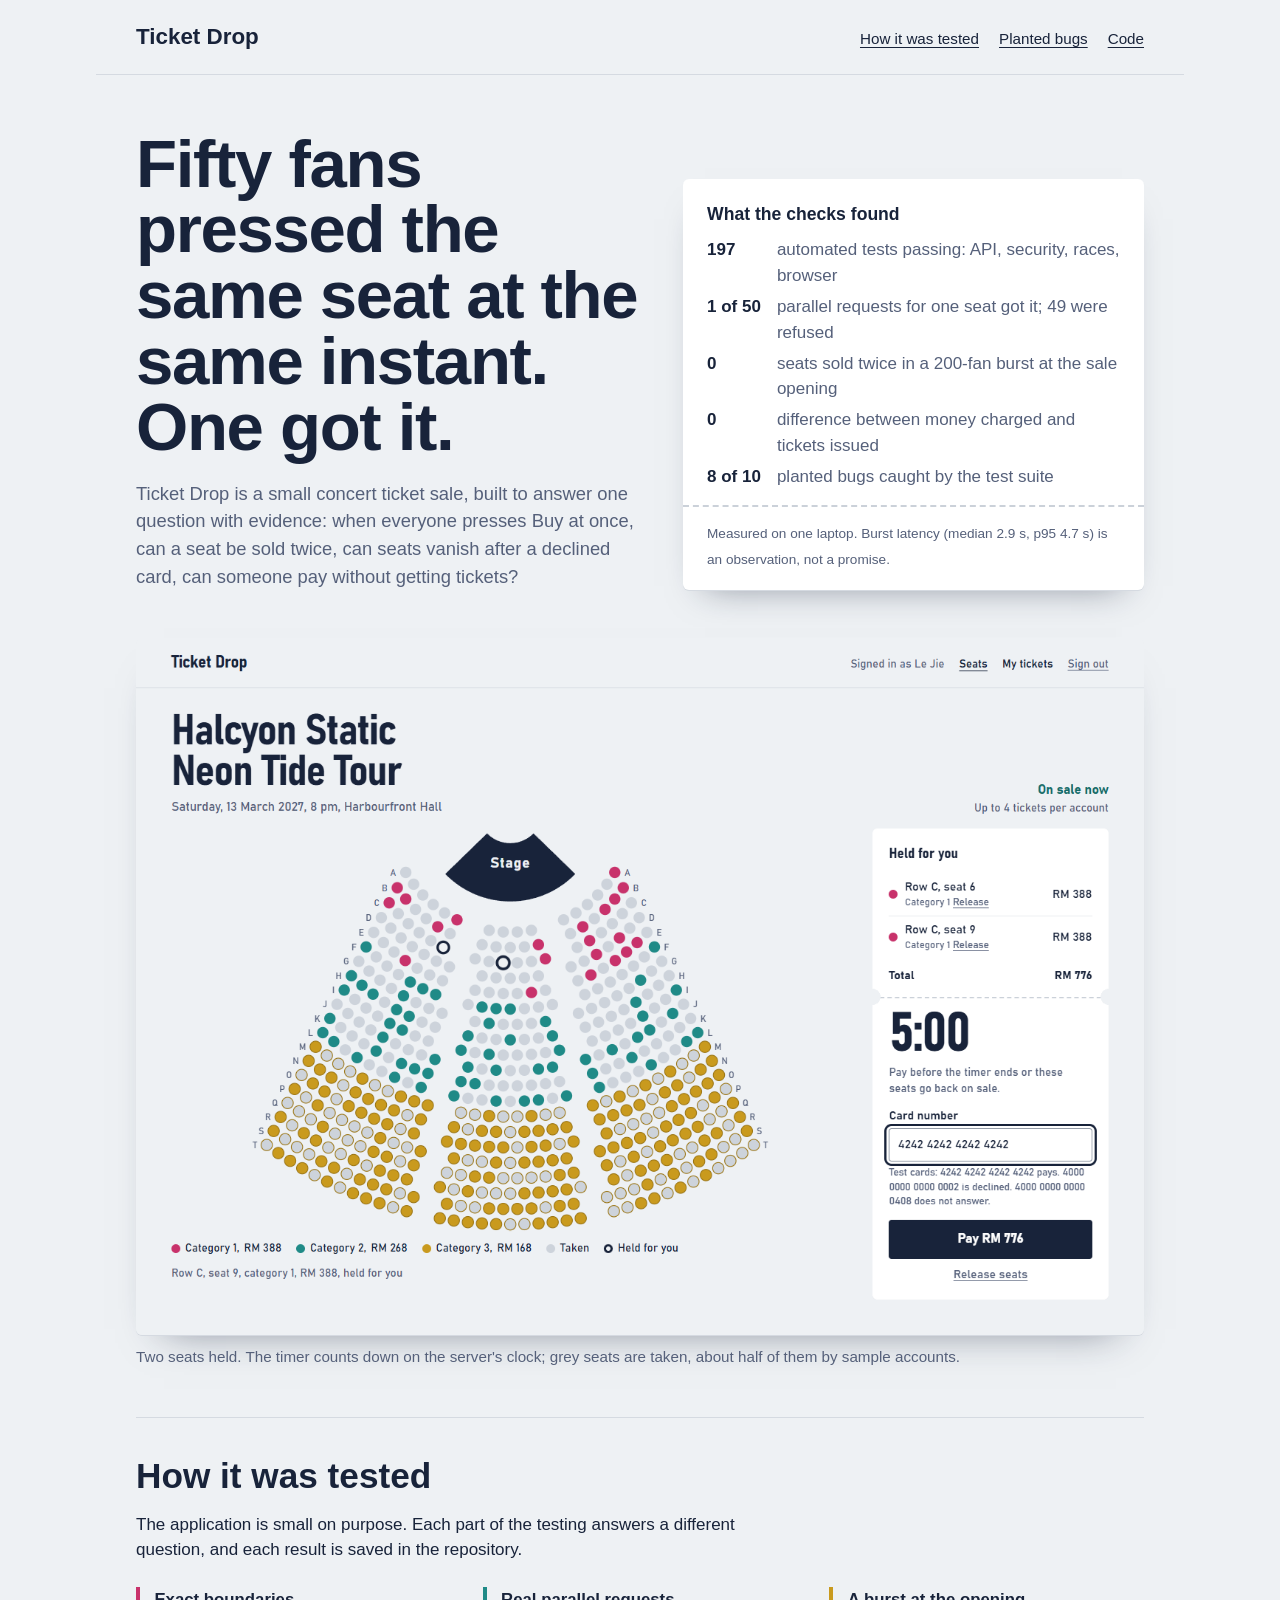
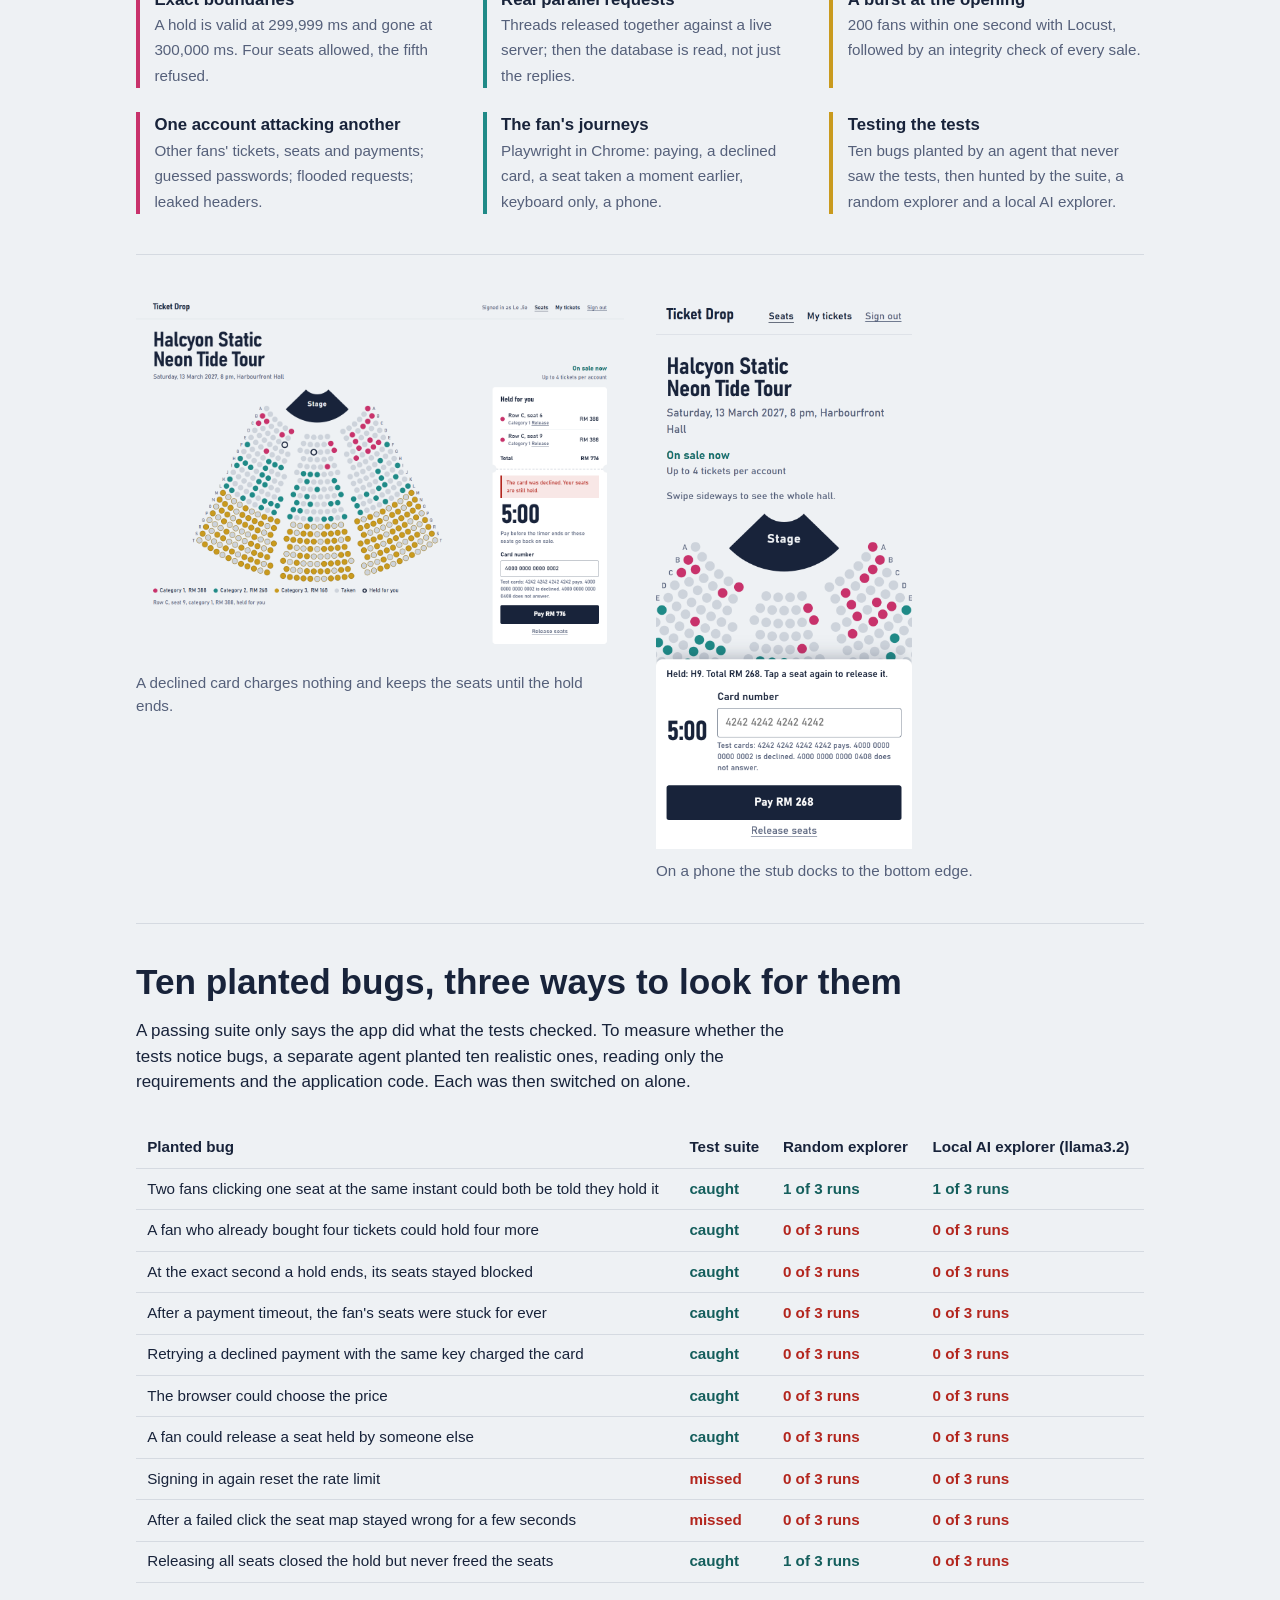
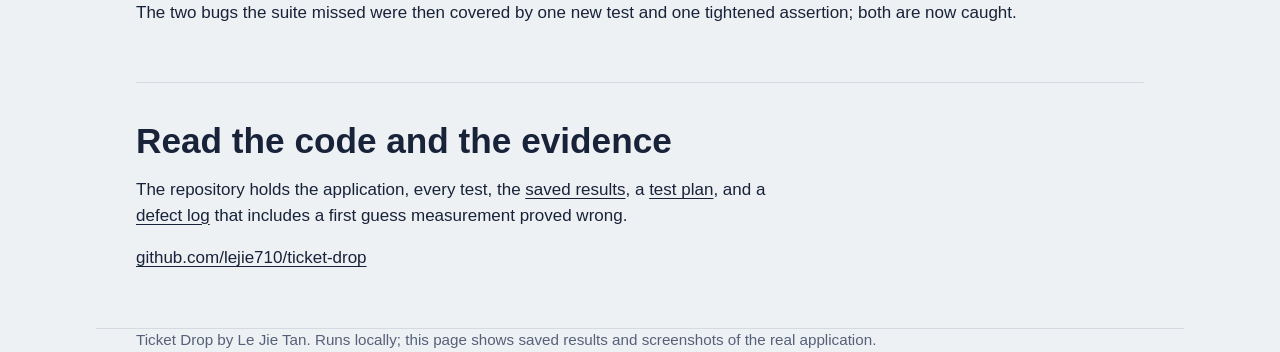
==== commit 2be6de6e: "docs: record a fresh-clone run that follows the README Cloned into a new folder and ran every README" ====
--- a/site/index.html
+++ b/site/index.html
@@ -34,7 +34,7 @@
         <dt><!-- FAULTS_CAUGHT -->8 of 10</dt><dd>planted bugs caught by the test suite</dd>
       </dl>
       <div class="tear" aria-hidden="true"></div>
-      <small>Measured on one laptop. Burst latency (median 2.9 s, p95 5.4 s) is an observation, not a promise.</small>
+      <small>Measured on one laptop. Burst latency (median 2.9 s, p95 4.7 s) is an observation, not a promise.</small>
     </aside>
   </section>
 
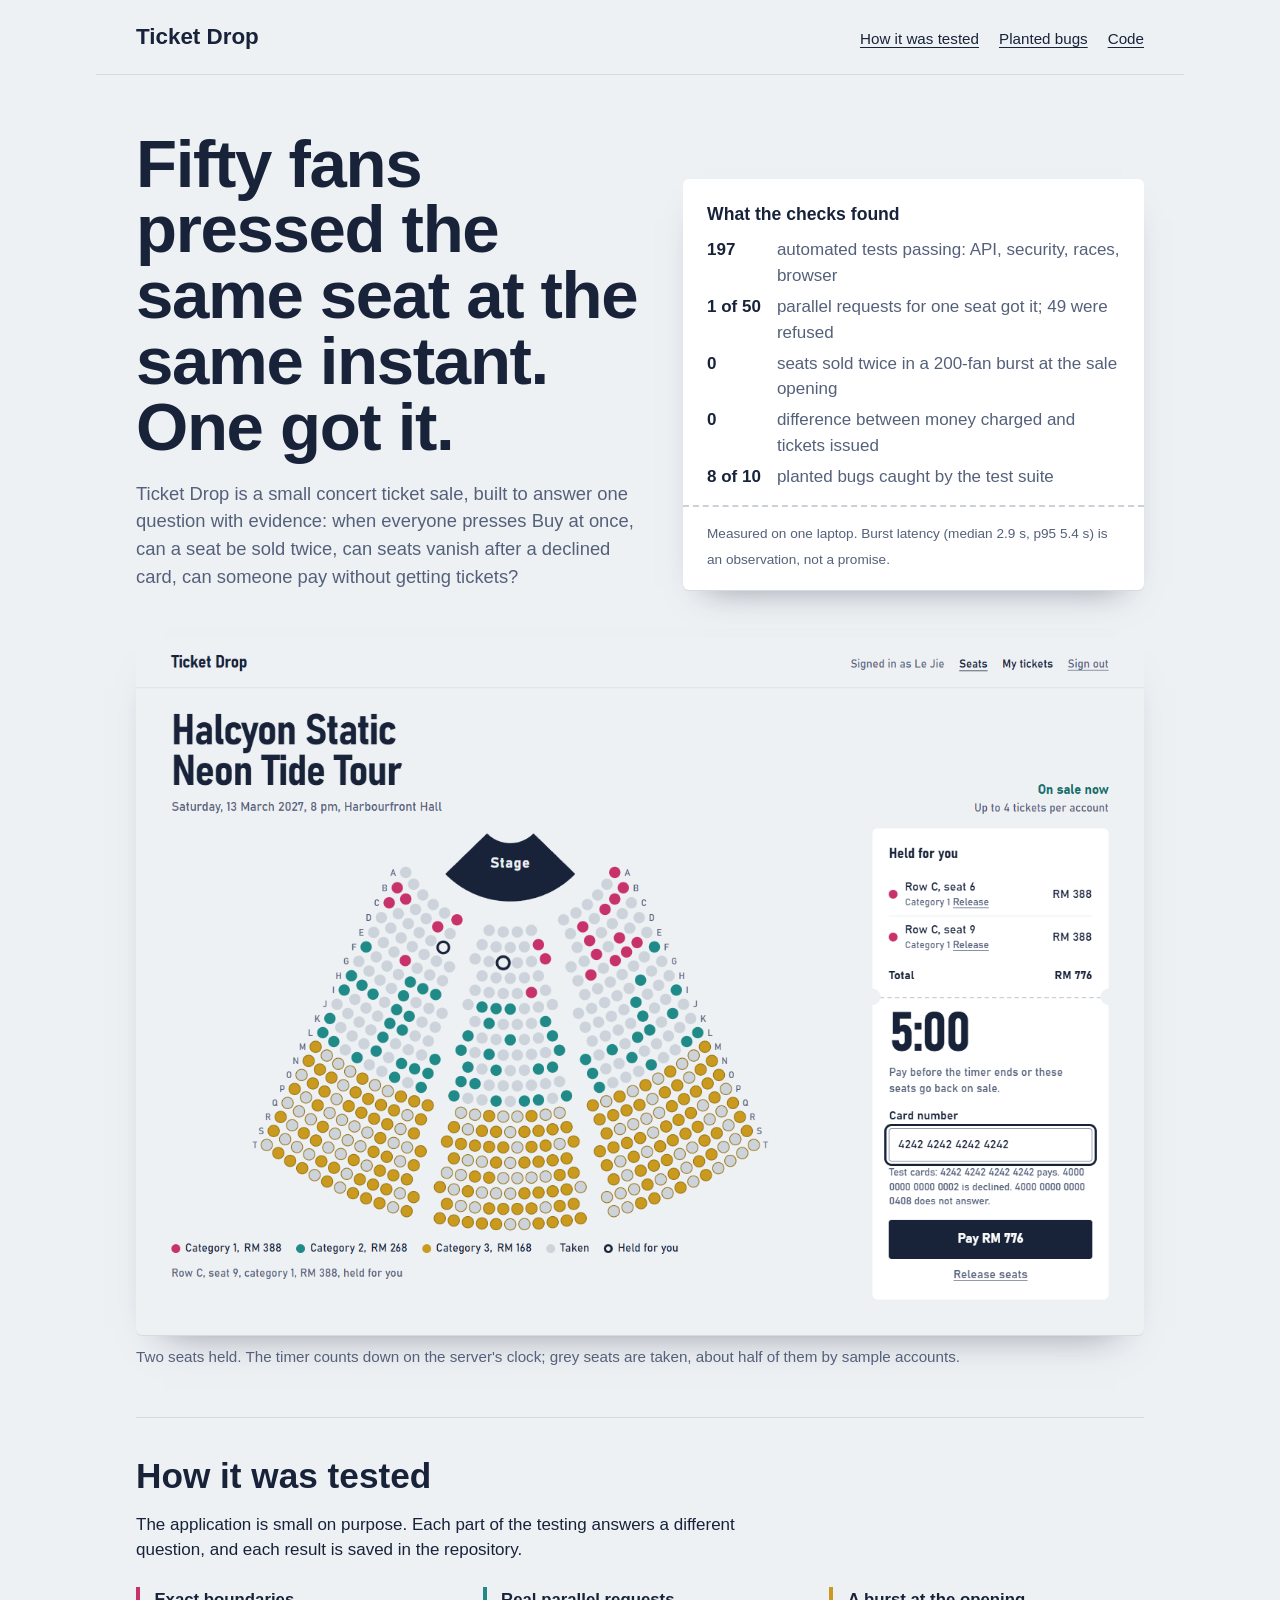
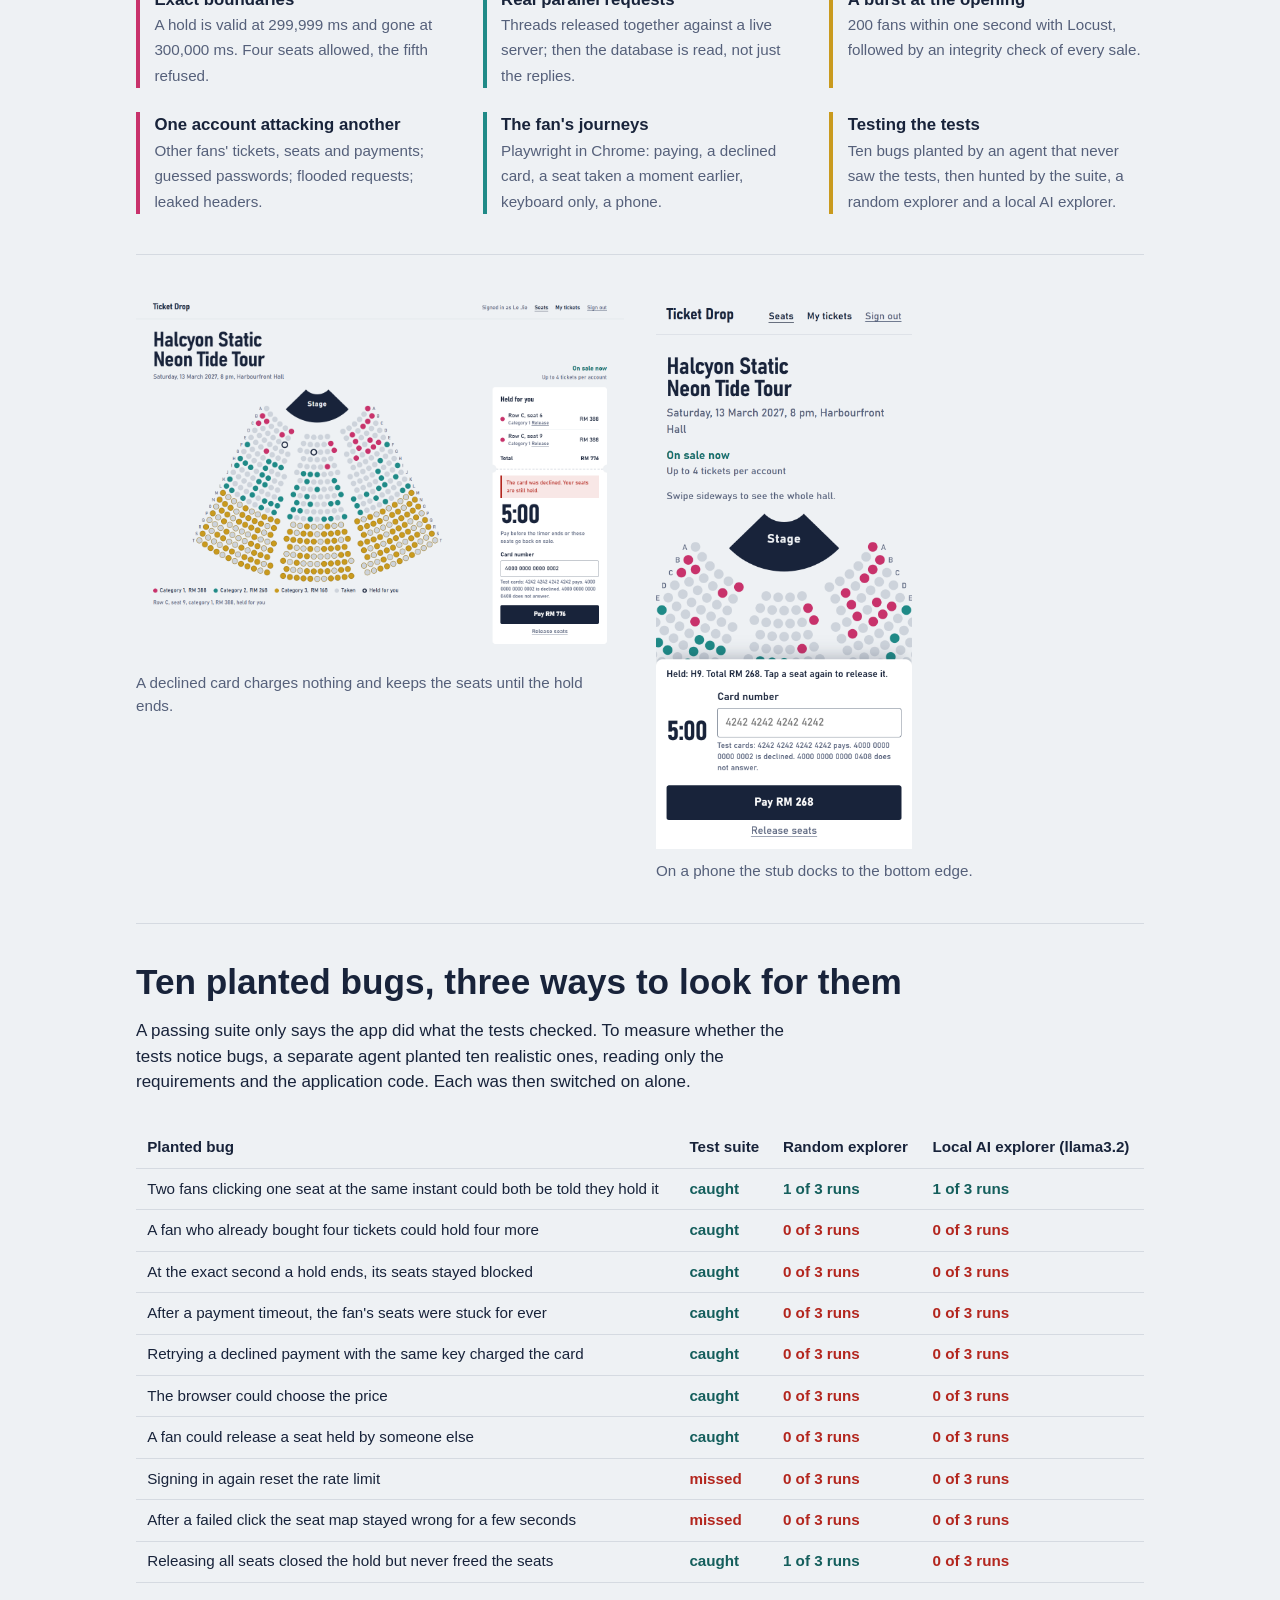
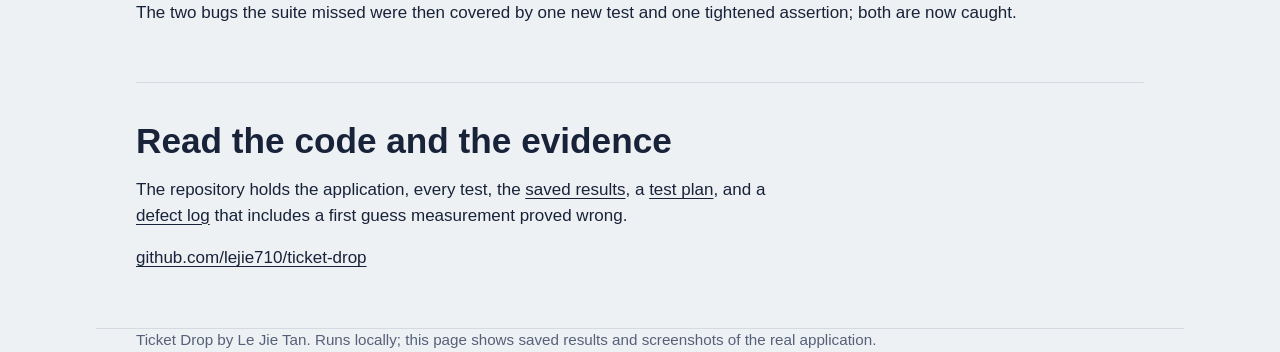
==== commit 09feb5f8: "Merge pull request #7 from lejie710/feat/demo-polish Fix review findings: payment recovery, keyboard" ====
--- a/site/index.html
+++ b/site/index.html
@@ -34,7 +34,7 @@
         <dt><!-- FAULTS_CAUGHT -->8 of 10</dt><dd>planted bugs caught by the test suite</dd>
       </dl>
       <div class="tear" aria-hidden="true"></div>
-      <small>Measured on one laptop. Burst latency (median 2.9 s, p95 4.7 s) is an observation, not a promise.</small>
+      <small>Measured on one laptop. Burst latency (median 2.9 s, p95 5.4 s) is an observation, not a promise.</small>
     </aside>
   </section>
 
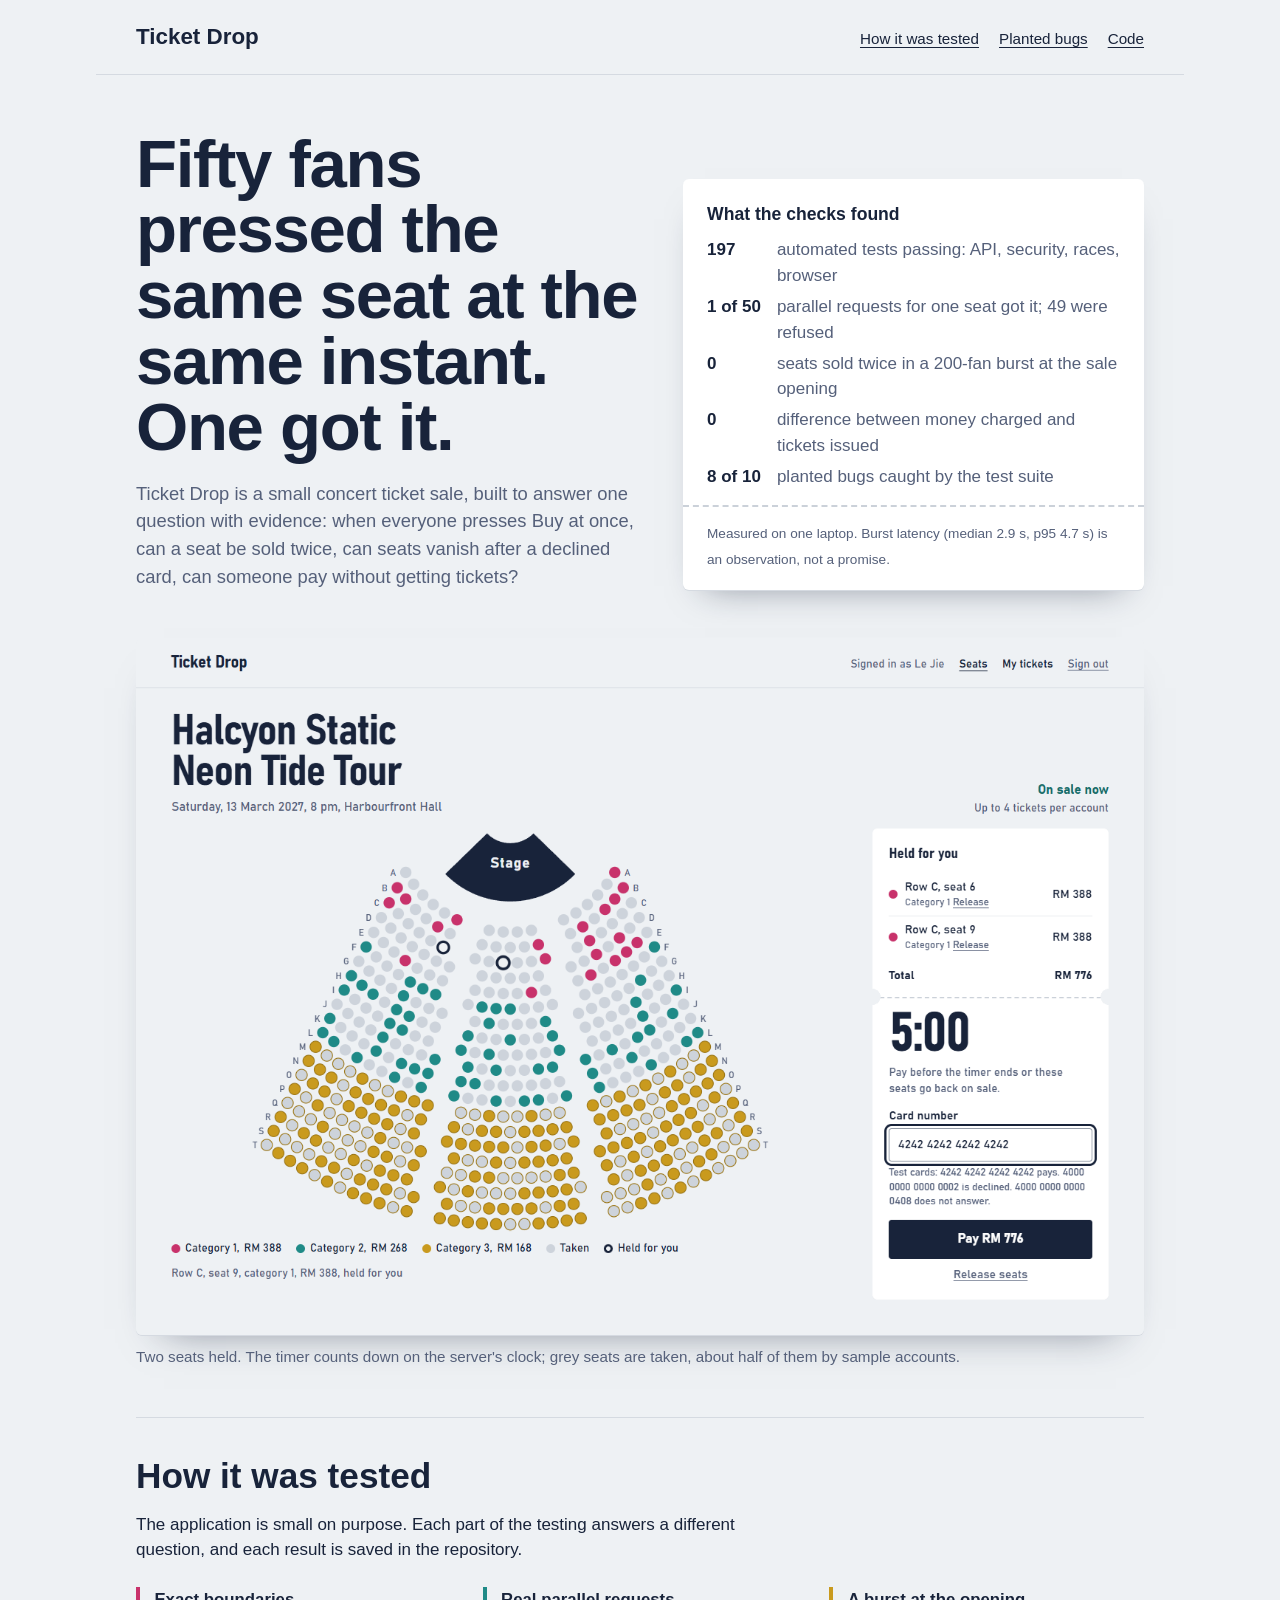
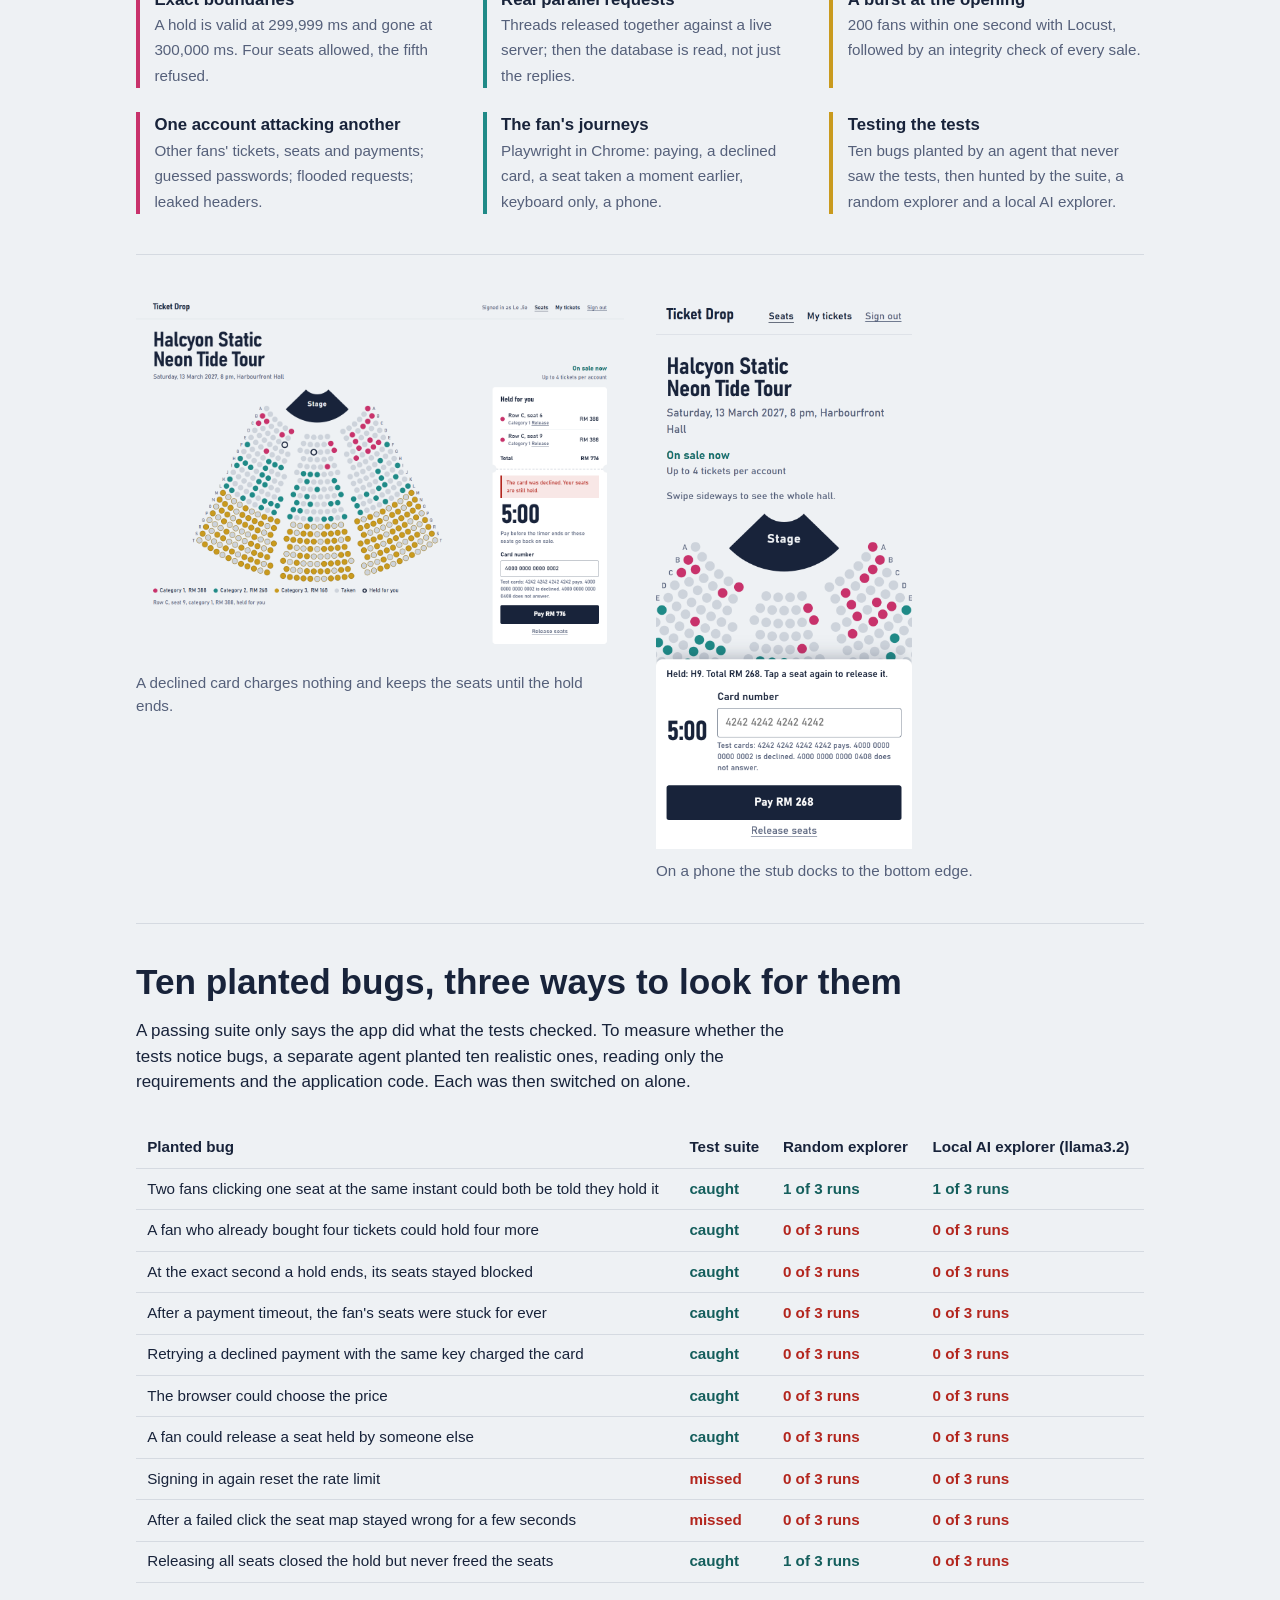
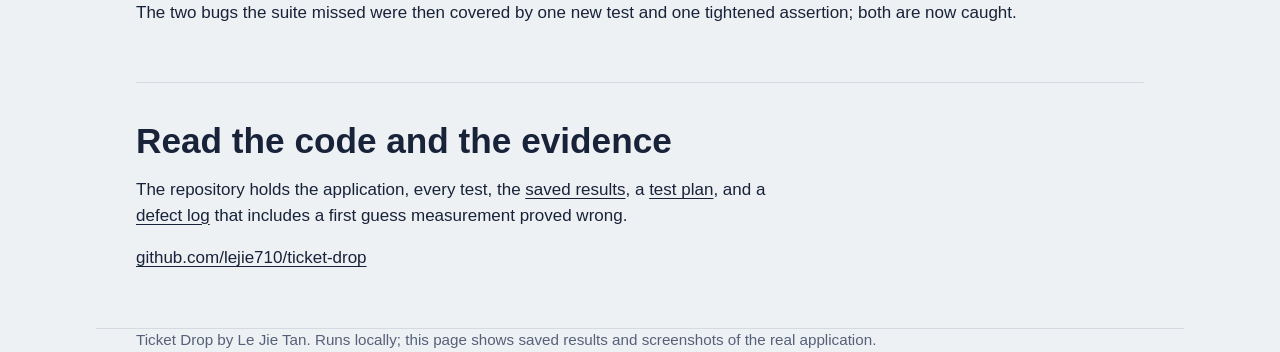
==== commit 4d9e939f: "Merge pull request #8 from lejie710/docs/release-readiness Record release readiness: acceptance exam" ====
--- a/site/index.html
+++ b/site/index.html
@@ -34,7 +34,7 @@
         <dt><!-- FAULTS_CAUGHT -->8 of 10</dt><dd>planted bugs caught by the test suite</dd>
       </dl>
       <div class="tear" aria-hidden="true"></div>
-      <small>Measured on one laptop. Burst latency (median 2.9 s, p95 5.4 s) is an observation, not a promise.</small>
+      <small>Measured on one laptop. Burst latency (median 2.9 s, p95 4.7 s) is an observation, not a promise.</small>
     </aside>
   </section>
 
